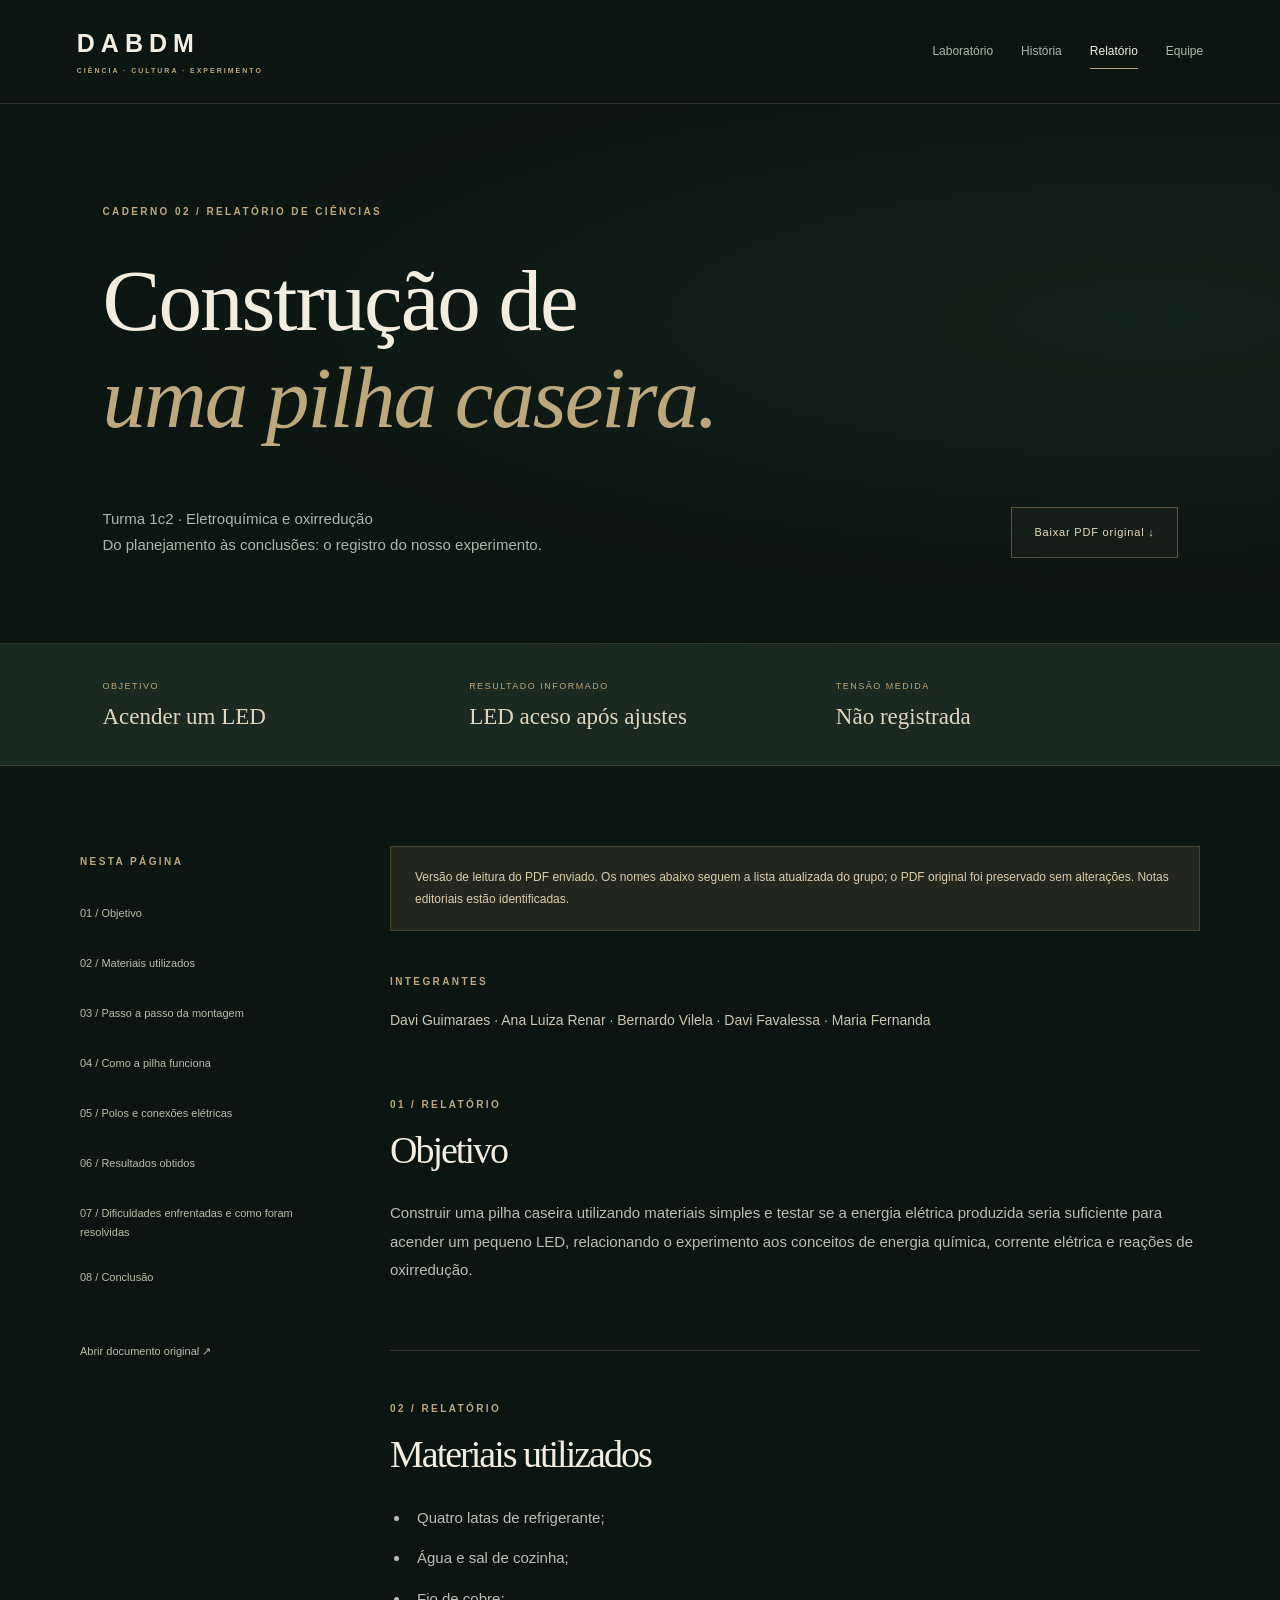
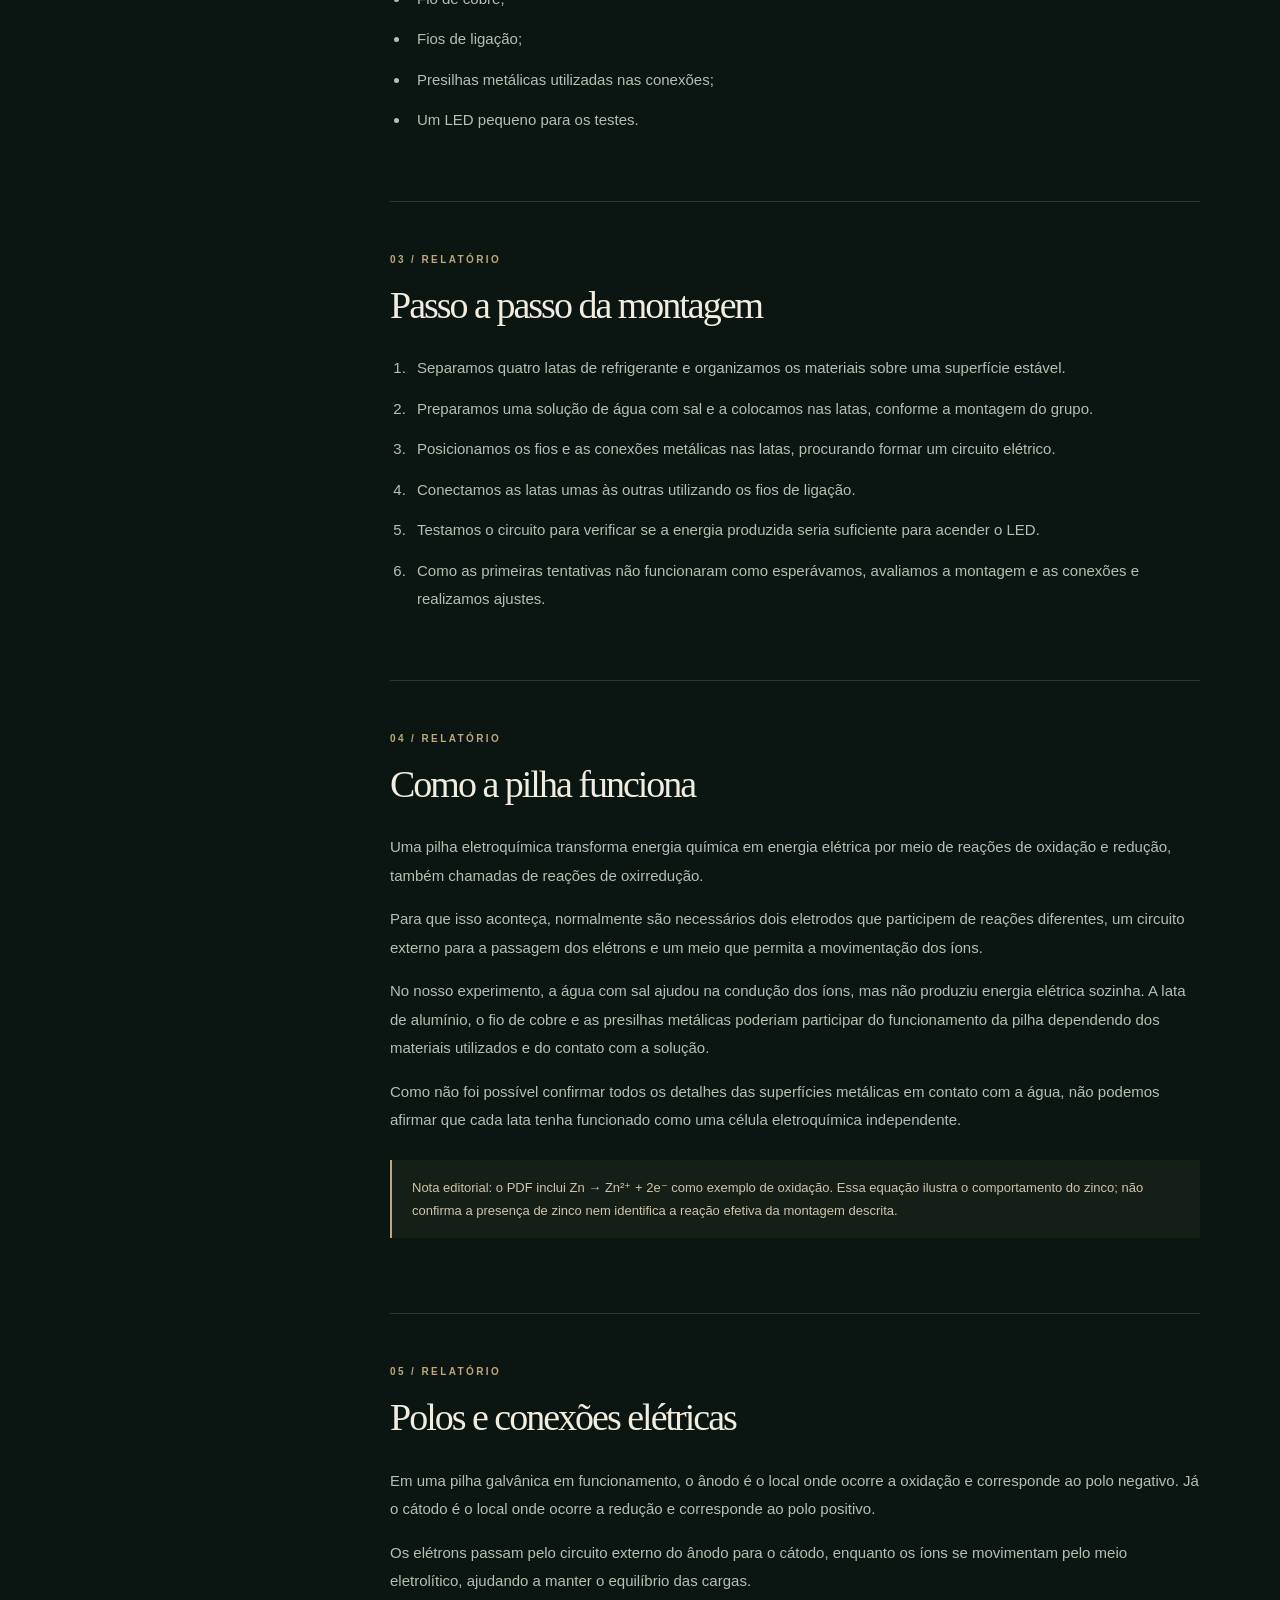
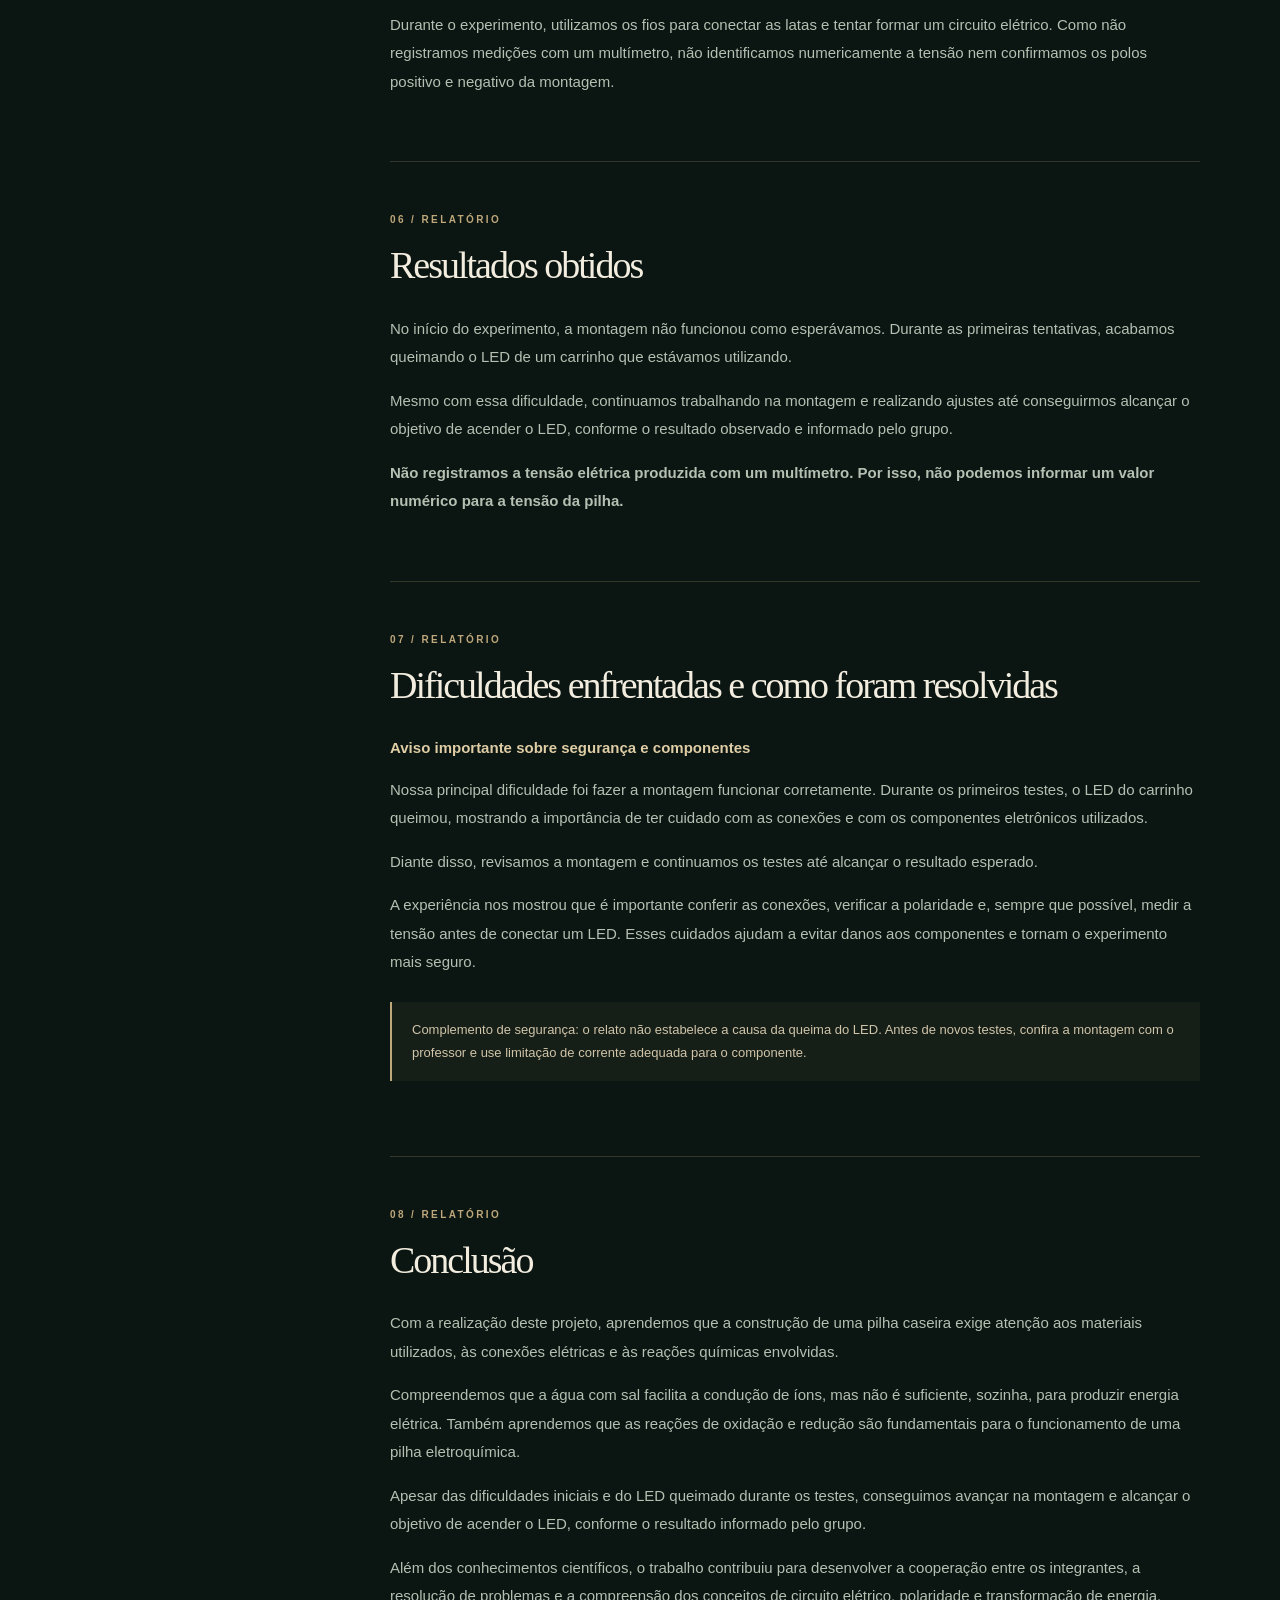
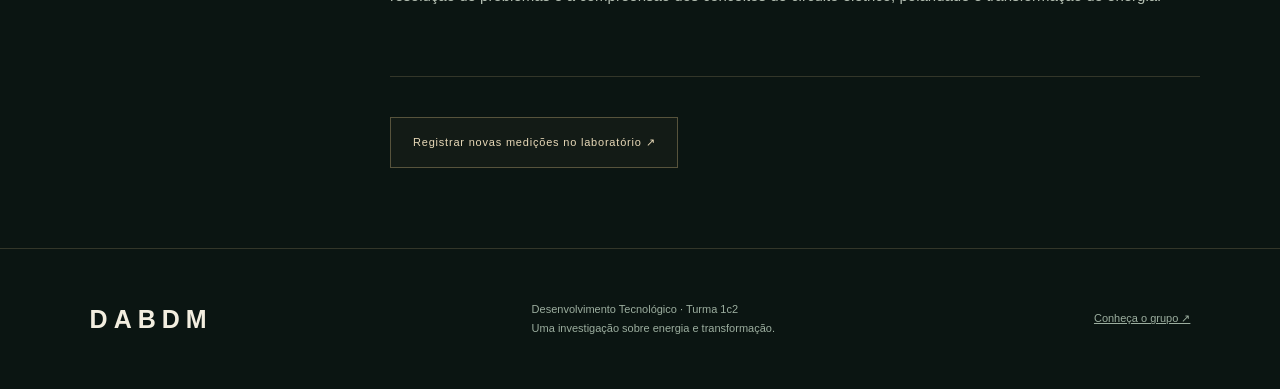
==== relatorio.html @ 5359dae5 "Adiciona site DABDM completo com laboratório, história, relatório e equipe" ====
<!doctype html><html lang="pt-BR"><head><meta charset="UTF-8"><meta name="viewport" content="width=device-width,initial-scale=1,viewport-fit=cover"><meta name="theme-color" content="#101f1b"><title>Relatório do experimento · DABDM</title><link rel="icon" href="[data-uri]"><style>:root{--forest:#101f1b;--forest-deep:#0b1512;--ivory:#f2eddf;--gold:#bea77a;--muted-gold:#9eaa9f;--line:#c4ae7e36;color-scheme:dark}
*{box-sizing:border-box}html{scroll-behavior:smooth;scroll-padding-top:110px}body.editorial{margin:0;background:var(--forest-deep);color:var(--ivory);font:16px/1.75 -apple-system,BlinkMacSystemFont,"Segoe UI",sans-serif}a{color:inherit}button,a,input,select{-webkit-tap-highlight-color:transparent}a:focus-visible,button:focus-visible,input:focus-visible,select:focus-visible{outline:2px solid var(--gold);outline-offset:5px}.skip{position:fixed;left:12px;top:-90px;z-index:200;background:var(--ivory);color:var(--forest);padding:12px}.skip:focus{top:12px}
.editorial-nav{position:relative;z-index:20;display:flex;align-items:center;justify-content:space-between;gap:24px;min-height:104px;padding:16px clamp(22px,6vw,100px);border-bottom:1px solid var(--line);background:#0b1512}.wordmark{text-decoration:none;font-size:25px;letter-spacing:6px;font-weight:600;color:var(--ivory);line-height:1.2}.wordmark span{display:block;font-size:7px;letter-spacing:2px;margin-top:9px;color:var(--gold)}.editorial-nav nav{display:flex;gap:28px;flex-wrap:wrap}.editorial-nav nav a{position:relative;font-size:12px;text-decoration:none;padding:14px 0;color:#adbaae}.editorial-nav nav a:hover,.editorial-nav nav a[aria-current]{color:var(--ivory)}.editorial-nav nav a[aria-current]:after{content:"";height:1px;background:var(--gold);position:absolute;bottom:7px;left:0;right:0}
.editorial-hero{position:relative;padding:100px clamp(22px,8vw,130px) 70px;overflow:hidden;background:radial-gradient(ellipse at 90% 40%,#30493a40,transparent 65%);border-bottom:1px solid var(--line)}.eyeline{font-size:10px;letter-spacing:2.4px;color:var(--gold);font-weight:600;line-height:1.6;text-transform:uppercase}.editorial h1,.editorial h2{font-family:Georgia,"Times New Roman",serif;font-weight:400;letter-spacing:-2px;line-height:1.12}.editorial h1{position:relative;z-index:1;font-size:clamp(42px,6.8vw,96px);margin:32px 0 44px;max-width:1100px}.editorial h1 em,.editorial h2 em{font-weight:400;color:var(--gold)}.hero-bottom{position:relative;z-index:1;display:flex;justify-content:space-between;align-items:center;gap:30px}.hero-bottom p{max-width:480px;color:#aab7ab;font-size:15px}.scroll-cue{font-size:11px;letter-spacing:1px;text-decoration:none;display:flex;gap:26px;align-items:center;min-height:48px}.scroll-cue span{display:grid;place-items:center;border:1px solid var(--line);border-radius:50%;height:50px;width:50px;font-size:22px}.hero-watermark{position:absolute;right:5%;bottom:-80px;font:280px Georgia,serif;color:#b6a37608;pointer-events:none}
.story-layout{max-width:1400px;margin:auto;display:grid;grid-template-columns:.95fr 1.05fr;gap:70px;padding:0 65px;align-items:start}.phone-stage{position:sticky;top:25px;height:min(760px,95svh);display:flex;flex-direction:column;justify-content:center;align-items:center;isolation:isolate}.stage-top{display:flex;justify-content:space-between;width:100%;color:var(--gold);font-size:9px;letter-spacing:1.5px;margin:20px 0}.phone-orbit{position:absolute;width:95%;aspect-ratio:1;border:1px solid #ac95602b;border-radius:50%;top:18%;z-index:-1;box-shadow:0 0 0 35px #ac956006,0 0 0 70px #ac956004}.phone{position:relative;width:258px;height:498px;padding:10px;background:linear-gradient(110deg,#a38e64,#25352e 10%,#08100d 70%,#806f4a);border:1px solid #c1b08b;border-radius:40px;box-shadow:18px 28px 60px #0009,inset 0 0 0 3px #17231d;transform:perspective(1100px) rotateY(var(--turn,-8deg)) rotateZ(var(--tilt,-3deg));will-change:transform}.phone-screen{border:1px solid #8f805b40;border-radius:31px;height:100%;overflow:hidden;background:radial-gradient(ellipse at 60% 30%,#344e3a,#102019 65%);padding:42px 21px 18px;display:flex;flex-direction:column}.phone-speaker{position:absolute;left:50%;transform:translateX(-50%);top:20px;width:72px;height:14px;border-radius:20px;background:#080f0c;z-index:2}.screen-status{display:flex;justify-content:space-between;color:#a0b29f;font-size:7px;letter-spacing:1px;margin-bottom:28px}#phoneEra{font-size:9px;letter-spacing:2px;color:#d2ba83}.phone-visual{height:150px;position:relative;margin:12px 0;display:flex;justify-content:center;align-items:center;flex:none}.energy-core{position:absolute;width:95px;height:95px;background:radial-gradient(circle,#e5cd8c28,transparent 65%);border:1px solid #bea77a44;border-radius:50%;animation:core-breathe 5s ease-in-out infinite}.phone-visual i{position:absolute;width:80px;height:12px;border:1px solid #b89c68;border-radius:50%;background:#866c3d25;transform:translateY(-38px);transition:transform .6s,opacity .6s}.phone-visual i:nth-of-type(2){transform:translateY(-23px)}.phone-visual i:nth-of-type(3){transform:translateY(-8px)}.phone-visual i:nth-of-type(4){transform:translateY(7px)}.phone-visual i:nth-of-type(5){transform:translateY(22px)}.phone-visual i:nth-of-type(6){transform:translateY(37px)}.phone-visual svg{position:absolute;width:100%;opacity:0;transition:opacity .6s}.phone-visual svg path{fill:none;stroke:#d3bc86;stroke-width:1.5;stroke-dasharray:400;stroke-dashoffset:var(--trace,0)}.phone[data-chapter="2"] .phone-visual i,.phone[data-chapter="3"] .phone-visual i,.phone[data-chapter="4"] .phone-visual i,.phone[data-chapter="6"] .phone-visual i{opacity:.12;transform:rotate(90deg) translateY(0)}.phone:not([data-chapter="1"]):not([data-chapter="5"]) .phone-visual svg{opacity:.8}.phone-screen h3{font:24px/1.2 Georgia,serif;margin:6px 0 12px;color:#eddfbd;letter-spacing:0}.phone-screen p{font-size:11px;color:#a7b7a5;line-height:1.6;margin:0}.phone-bottom{margin-top:auto;display:flex;align-items:center;justify-content:space-between;gap:6px;color:#ad9971;font-size:6px;letter-spacing:1px}.phone-bottom b{font:25px Georgia,serif}.stage-note{font-size:10px;color:#91a18f;line-height:1.7;text-align:center;margin:22px 0 16px}.story-progress{width:130px;height:2px;background:#c2a87125;overflow:hidden}.story-progress span{display:block;height:100%;width:0;background:var(--gold)}.story-chapter{position:relative;min-height:95svh;padding:110px 0 90px;border-bottom:1px solid var(--line);scroll-margin-top:25px}.chapter-number{font:80px/1 Georgia,serif;color:#baa47833;margin-bottom:28px}.story-chapter h2{font-size:clamp(34px,3.3vw,52px);margin:22px 0 25px}.story-chapter h3{font-size:13px;letter-spacing:.4px;font-weight:500;color:#d6c49b;margin-bottom:28px}.story-chapter p,.story-chapter dd{font-size:14px;color:#adbaae;line-height:1.9}.story-chapter strong{font-weight:600;color:#e2d6bb}aside:not(.phone-stage):not(.report-index){font-size:13px;line-height:1.8}.story-chapter aside,.report-section aside{border-left:2px solid var(--gold);padding:16px 20px;background:#b19a6210;color:#d0c4a9;margin:25px 0}.topic-list dt{font-family:Georgia,serif;color:#d6c49b;font-size:23px;margin-top:24px}.topic-list dd{margin:7px 0 0}.editorial-button{display:inline-flex;align-items:center;justify-content:center;padding:15px 22px;border:1px solid #bda77766;font-size:11px;letter-spacing:.8px;text-decoration:none;min-height:48px;color:#e8d9b8;background:#bda7770b;transition:background .25s,transform .25s}.editorial-button:hover{background:#bda77720;transform:translateY(-2px)}.source-panel{max-width:1140px;margin:80px auto;padding:50px;border:1px solid var(--line);background:linear-gradient(120deg,#20362955,#14221b55)}.source-panel h2{font-size:42px;margin:20px 0}.source-panel p{color:#aab8aa;font-size:14px;max-width:850px}.source-links{display:flex;gap:15px 35px;flex-wrap:wrap;margin:30px 0}.source-links a{font-size:12px;text-underline-offset:6px}.editorial-footer{display:flex;justify-content:space-between;align-items:center;gap:30px;padding:40px 7vw;border-top:1px solid var(--line)}.editorial-footer p,.editorial-footer>a:last-child{font-size:11px;color:#9cae9f}.report-summary{display:grid;grid-template-columns:repeat(3,1fr);padding:35px 8vw;gap:25px;background:#1a2a21;border-bottom:1px solid var(--line)}.report-summary span{display:block;font-size:9px;color:var(--gold);letter-spacing:1.5px}.report-summary strong{display:block;margin-top:9px;font:23px Georgia,serif;color:#e0d5bb}.report-layout{display:grid;grid-template-columns:240px minmax(0,1fr);gap:70px;max-width:1170px;margin:80px auto;padding:0 25px}.report-index{position:sticky;top:35px;align-self:start}.report-index nav{display:grid;gap:6px;margin:20px 0 30px}.report-index a{display:block;padding:10px 0;font-size:11px;text-decoration:none;line-height:1.7;color:#b9bea9;min-height:44px}.report-index a:hover{color:#e1c990}.editorial-note{padding:20px 24px;font-size:12px;line-height:1.8;background:#c2aa7120;border:1px solid var(--line);color:#dbccab}.report-authors{margin-top:35px}.report-authors p{font-size:14px;color:#cfc5ae}.report-section{padding:50px 0;border-bottom:1px solid var(--line);scroll-margin-top:30px}.report-section h2{font-size:38px;margin:16px 0 28px}.report-section p,.report-section li{font-size:15px;color:#b5c0b3;line-height:1.9}.report-section li{padding-left:7px;margin-bottom:12px}.report-section ul,.report-section ol{padding-left:20px}.report-section h3{font-size:15px;color:#dfcda5}.report-body>.editorial-button{margin-top:40px}.team-seal{border:1px solid var(--gold);border-radius:50%;padding:36px;text-align:center;letter-spacing:4px;font:24px Georgia,serif;color:var(--gold)}.team-seal small{font:8px sans-serif;letter-spacing:2px}.team-list{max-width:1100px;padding:0 25px;margin:70px auto}.team-member{display:flex;align-items:center;gap:30px;border-bottom:1px solid var(--line);padding:38px 0}.member-index{font:13px Georgia,serif;color:var(--gold)}.team-member h2{font-size:clamp(30px,4vw,52px);margin:0;flex:1}.member-mark{width:70px;height:70px;border-radius:50%;border:1px solid var(--line);display:grid;place-items:center;font:24px Georgia,serif;color:var(--gold)}.entered{animation:chapter-enter .8s both}.ambient-paused .energy-core{animation-play-state:paused}@keyframes core-breathe{0%,100%{transform:scale(.94);opacity:.5}50%{transform:scale(1.12);opacity:1}}@keyframes chapter-enter{from{opacity:.45;transform:translateY(20px)}to{opacity:1;transform:translateY(0)}}
/* The original laboratory retains its structure, storage and calculation logic. */
.lab-edition{--bg:#0b1512;--mint:#ccb785;--border:#354535;--ink:#f0eadb;--muted:#a3b09f;background:#0b1512;color:#eee6d3}.lab-edition:before{background:radial-gradient(ellipse at 70% 0%,#2c453333,transparent 60%)}.lab-edition .editorial-nav{padding-left:0;padding-right:0}.lab-edition .hero h1,.lab-edition h2{font-family:Georgia,serif;font-weight:400}.lab-edition .hero h1{letter-spacing:-2px}.lab-edition .hero p,.lab-edition .muted,.lab-edition .smallnote{color:#a8b4a4}.lab-edition .panel{background:linear-gradient(135deg,#18291f,#0e1c15);border-color:#334532}.lab-edition .kicker,.lab-edition .eyebrow,.lab-edition .hero-tags a{color:#c4ae7e}.lab-edition .btn-lime,.lab-edition .btn-add{background:linear-gradient(120deg,#b49b68,#d4c292);border-color:#c5b282;color:#19241a;box-shadow:0 4px 20px #0002}.lab-edition input,.lab-edition select,.lab-edition .measurement-input{background:#0c1811;border-color:#3b4a36;color:#eee7d4}.lab-edition .measurement-input input{background:transparent}.lab-edition label,.lab-edition .calculate-panel label{color:#bac5ad}.lab-edition .calc-result{background:linear-gradient(125deg,#2d3c27,#1d2d1f);border-color:#65704b}.lab-edition .calc-result strong,.lab-edition .compare-last strong,.lab-edition .last-reading strong{color:#d3bd83}.lab-edition .state-chip,.lab-edition .count-pill,.lab-edition .calc-icon{background:#bca77510;border-color:#8c795644;color:#d0be92}.lab-edition .btn-outline{background:#bca77509;border-color:#6b7450;color:#d5c8a8}.lab-edition .experiment-art{filter:sepia(.8) saturate(.5);background:#193222}.lab-edition #graphLine{stroke:#c9b47d}.lab-edition #graphPoint{stroke:#c9b47d;fill:#f0e7cd}.lab-edition #graphDetail{background:#1b2b1f;border-color:#485438;color:#d4c397}.lab-edition #graphCursor{accent-color:#c5ae76}.lab-edition .history-row span,.lab-edition .mini-link{color:#c5b58b}.lab-edition .how{background:linear-gradient(120deg,#233423,#142017);border-color:#435138}.lab-edition .intro{background:#09110d}.lab-edition .intro-brand{color:#ece1c5;text-shadow:0 0 32px #c4a66b22;font-family:Georgia,serif}.lab-edition .intro-track{background:#293323}.lab-edition #introBar{background:#c5ac76;box-shadow:0 0 18px #c5ac7622}.lab-edition .intro-eyebrow,.lab-edition .intro-bottom{color:#bba36f}.lab-edition .intro-grid{background:radial-gradient(ellipse at center,#5b694020,transparent 60%);border-color:#564e32}.lab-edition .particles i{background:#c0a778;box-shadow:0 0 10px #c0a77855}
@media(max-width:1000px){.story-layout{gap:35px;padding:0 30px;grid-template-columns:.85fr 1fr}.phone{width:225px;height:450px}.phone-screen{padding:40px 16px 16px}.phone-visual{height:125px}.phone-screen h3{font-size:21px}.source-panel{margin:50px 25px;padding:35px}.report-layout{gap:35px;grid-template-columns:200px minmax(0,1fr)}}
@media(max-width:700px){html{scroll-padding-top:20px}.editorial-nav{padding:19px 22px;display:block;min-height:0}.editorial-nav nav{gap:24px;margin-top:12px;justify-content:space-between}.editorial-nav nav a{font-size:11px}.wordmark{font-size:23px}.editorial-hero{padding:55px 22px 40px}.editorial h1{font-size:44px;letter-spacing:-1.8px;margin:25px 0 32px}.hero-bottom{align-items:flex-start;flex-direction:column;gap:15px}.hero-bottom p{font-size:14px}.hero-watermark{font-size:180px;bottom:-50px}.story-layout{display:block;padding:0 22px}.phone-stage{height:255px;top:0;background:linear-gradient(#0b1512 94%,transparent);z-index:10;display:grid;grid-template-columns:130px 1fr;grid-template-rows:30px 190px 10px;gap:4px 22px;padding:10px 0}.stage-top{grid-column:1/-1;margin:0;font-size:8px}.phone-orbit{display:none}.phone{grid-column:1;grid-row:2;width:104px;height:188px;border-radius:17px;padding:4px;box-shadow:8px 8px 20px #0007}.phone-screen{border-radius:13px;padding:18px 7px 7px}.phone-speaker{top:8px;width:30px;height:6px}.screen-status{font-size:3px;margin-bottom:8px}#phoneEra{font-size:4px;letter-spacing:.5px}.phone-visual{height:58px;margin:5px 0}.energy-core{width:45px;height:45px}.phone-visual i{width:32px;height:5px;transform:translateY(-17px)}.phone-visual i:nth-of-type(2){transform:translateY(-10px)}.phone-visual i:nth-of-type(3){transform:translateY(-3px)}.phone-visual i:nth-of-type(4){transform:translateY(4px)}.phone-visual i:nth-of-type(5){transform:translateY(11px)}.phone-visual i:nth-of-type(6){transform:translateY(18px)}.phone-screen h3{font-size:10px;margin:2px 0 4px}.phone-screen p{font-size:5px;line-height:1.5}.phone-bottom{font-size:3px;letter-spacing:0}.phone-bottom b{font-size:10px}.stage-note{grid-column:2;grid-row:2;text-align:left;font:20px/1.4 Georgia,serif;color:#c6b88f;margin:0}.story-progress{grid-row:3;grid-column:1/-1;width:100%}.story-chapter{min-height:0;padding:70px 0;scroll-margin-top:265px}.chapter-number{font-size:48px;margin-bottom:20px}.story-chapter h2{font-size:36px;letter-spacing:-1.4px}.story-chapter p,.story-chapter dd{font-size:14px}.source-panel{padding:25px;margin:35px 22px}.source-panel h2{font-size:32px;letter-spacing:-1px}.source-links{flex-direction:column;gap:20px}.editorial-footer{align-items:flex-start;flex-direction:column;padding:30px 22px;gap:12px}.report-summary{grid-template-columns:1fr;padding:28px 22px;gap:22px}.report-layout{display:block;margin:35px 0;padding:0 22px}.report-index{position:static;margin-bottom:35px;padding-bottom:20px;border-bottom:1px solid var(--line)}.report-index nav{grid-template-columns:1fr 1fr;gap:8px 16px}.report-section h2{font-size:32px;letter-spacing:-1px}.report-section{padding:35px 0}.team-list{margin:35px 0;padding:0 22px}.team-member{gap:14px;padding:28px 0}.team-member h2{font-size:30px;letter-spacing:-1px}.member-mark{width:42px;height:42px;flex:none;font-size:16px}.team-seal{display:none}.lab-edition .editorial-nav{padding-top:20px}.lab-edition .editorial-nav nav{gap:18px}}
@media(prefers-reduced-motion:reduce){html{scroll-behavior:auto}*,*:before,*:after{animation:none!important;transition:none!important}.phone{transform:none!important;will-change:auto}.intro{display:none!important}}
@media print{body.editorial{color:#111;background:white}.editorial-nav,.editorial-footer,.report-index,.editorial-button{display:none}.report-layout{display:block;margin:0;padding:0}.editorial-hero{padding:20px 0}.editorial h1{font-size:32px}.report-section{break-inside:avoid}.report-section p,.report-section li,.report-authors p,.hero-bottom p{color:#222}.report-summary{background:white;padding:20px 0}.report-summary strong{color:#111}}
</style></head><body class="editorial"><a class="skip" href="#conteudo">Pular para o conteúdo</a><header class="editorial-nav"><a class="wordmark" href="index.html">DABDM<span>CIÊNCIA · CULTURA · EXPERIMENTO</span></a><nav aria-label="Navegação principal"><a href="index.html">Laboratório</a><a href="historia.html">História</a><a href="relatorio.html" aria-current="page">Relatório</a><a href="equipe.html">Equipe</a></nav></header><main id="conteudo"><section class="editorial-hero report-hero"><div class="eyeline">CADERNO 02 / RELATÓRIO DE CIÊNCIAS</div><h1>Construção de<br><em>uma pilha caseira.</em></h1><div class="hero-bottom"><p>Turma 1c2 · Eletroquímica e oxirredução<br>Do planejamento às conclusões: o registro do nosso experimento.</p><a class="editorial-button" href="documentos/relatorio-pilha-caseira.pdf" download>Baixar PDF original ↓</a></div></section><div class="report-summary"><div><span>OBJETIVO</span><strong>Acender um LED</strong></div><div><span>RESULTADO INFORMADO</span><strong>LED aceso após ajustes</strong></div><div><span>TENSÃO MEDIDA</span><strong>Não registrada</strong></div></div><div class="report-layout"><aside class="report-index"><span class="eyeline">NESTA PÁGINA</span><nav aria-label="Seções do relatório"><a href="#relatorio-1">01 / Objetivo</a><a href="#relatorio-2">02 / Materiais utilizados</a><a href="#relatorio-3">03 / Passo a passo da montagem</a><a href="#relatorio-4">04 / Como a pilha funciona</a><a href="#relatorio-5">05 / Polos e conexões elétricas</a><a href="#relatorio-6">06 / Resultados obtidos</a><a href="#relatorio-7">07 / Dificuldades enfrentadas e como foram resolvidas</a><a href="#relatorio-8">08 / Conclusão</a></nav><a href="documentos/relatorio-pilha-caseira.pdf">Abrir documento original ↗</a></aside><div class="report-body"><div class="editorial-note">Versão de leitura do PDF enviado. Os nomes abaixo seguem a lista atualizada do grupo; o PDF original foi preservado sem alterações. Notas editoriais estão identificadas.</div><div class="report-authors"><span class="eyeline">INTEGRANTES</span><p>Davi Guimaraes · Ana Luiza Renar · Bernardo Vilela · Davi Favalessa · Maria Fernanda</p></div><section class="report-section" id="relatorio-1"><div class="eyeline">01 / RELATÓRIO</div><h2>Objetivo</h2><p>Construir uma pilha caseira utilizando materiais simples e testar se a energia elétrica produzida seria suficiente para acender um pequeno LED, relacionando o experimento aos conceitos de energia química, corrente elétrica e reações de oxirredução.</p></section><section class="report-section" id="relatorio-2"><div class="eyeline">02 / RELATÓRIO</div><h2>Materiais utilizados</h2><ul><li>Quatro latas de refrigerante;</li><li>Água e sal de cozinha;</li><li>Fio de cobre;</li><li>Fios de ligação;</li><li>Presilhas metálicas utilizadas nas conexões;</li><li>Um LED pequeno para os testes.</li></ul></section><section class="report-section" id="relatorio-3"><div class="eyeline">03 / RELATÓRIO</div><h2>Passo a passo da montagem</h2><ol><li>Separamos quatro latas de refrigerante e organizamos os materiais sobre uma superfície estável.</li><li>Preparamos uma solução de água com sal e a colocamos nas latas, conforme a montagem do grupo.</li><li>Posicionamos os fios e as conexões metálicas nas latas, procurando formar um circuito elétrico.</li><li>Conectamos as latas umas às outras utilizando os fios de ligação.</li><li>Testamos o circuito para verificar se a energia produzida seria suficiente para acender o LED.</li><li>Como as primeiras tentativas não funcionaram como esperávamos, avaliamos a montagem e as conexões e realizamos ajustes.</li></ol></section><section class="report-section" id="relatorio-4"><div class="eyeline">04 / RELATÓRIO</div><h2>Como a pilha funciona</h2><p>Uma pilha eletroquímica transforma energia química em energia elétrica por meio de reações de oxidação e redução, também chamadas de reações de oxirredução.</p><p>Para que isso aconteça, normalmente são necessários dois eletrodos que participem de reações diferentes, um circuito externo para a passagem dos elétrons e um meio que permita a movimentação dos íons.</p><p>No nosso experimento, a água com sal ajudou na condução dos íons, mas não produziu energia elétrica sozinha. A lata de alumínio, o fio de cobre e as presilhas metálicas poderiam participar do funcionamento da pilha dependendo dos materiais utilizados e do contato com a solução.</p><p>Como não foi possível confirmar todos os detalhes das superfícies metálicas em contato com a água, não podemos afirmar que cada lata tenha funcionado como uma célula eletroquímica independente.</p><aside>Nota editorial: o PDF inclui Zn → Zn²⁺ + 2e⁻ como exemplo de oxidação. Essa equação ilustra o comportamento do zinco; não confirma a presença de zinco nem identifica a reação efetiva da montagem descrita.</aside></section><section class="report-section" id="relatorio-5"><div class="eyeline">05 / RELATÓRIO</div><h2>Polos e conexões elétricas</h2><p>Em uma pilha galvânica em funcionamento, o ânodo é o local onde ocorre a oxidação e corresponde ao polo negativo. Já o cátodo é o local onde ocorre a redução e corresponde ao polo positivo.</p><p>Os elétrons passam pelo circuito externo do ânodo para o cátodo, enquanto os íons se movimentam pelo meio eletrolítico, ajudando a manter o equilíbrio das cargas.</p><p>Durante o experimento, utilizamos os fios para conectar as latas e tentar formar um circuito elétrico. Como não registramos medições com um multímetro, não identificamos numericamente a tensão nem confirmamos os polos positivo e negativo da montagem.</p></section><section class="report-section" id="relatorio-6"><div class="eyeline">06 / RELATÓRIO</div><h2>Resultados obtidos</h2><p>No início do experimento, a montagem não funcionou como esperávamos. Durante as primeiras tentativas, acabamos queimando o LED de um carrinho que estávamos utilizando.</p><p>Mesmo com essa dificuldade, continuamos trabalhando na montagem e realizando ajustes até conseguirmos alcançar o objetivo de acender o LED, conforme o resultado observado e informado pelo grupo.</p><p><strong>Não registramos a tensão elétrica produzida com um multímetro. Por isso, não podemos informar um valor numérico para a tensão da pilha.</strong></p></section><section class="report-section" id="relatorio-7"><div class="eyeline">07 / RELATÓRIO</div><h2>Dificuldades enfrentadas e como foram resolvidas</h2><h3>Aviso importante sobre segurança e componentes</h3><p>Nossa principal dificuldade foi fazer a montagem funcionar corretamente. Durante os primeiros testes, o LED do carrinho queimou, mostrando a importância de ter cuidado com as conexões e com os componentes eletrônicos utilizados.</p><p>Diante disso, revisamos a montagem e continuamos os testes até alcançar o resultado esperado.</p><p>A experiência nos mostrou que é importante conferir as conexões, verificar a polaridade e, sempre que possível, medir a tensão antes de conectar um LED. Esses cuidados ajudam a evitar danos aos componentes e tornam o experimento mais seguro.</p><aside>Complemento de segurança: o relato não estabelece a causa da queima do LED. Antes de novos testes, confira a montagem com o professor e use limitação de corrente adequada para o componente.</aside></section><section class="report-section" id="relatorio-8"><div class="eyeline">08 / RELATÓRIO</div><h2>Conclusão</h2><p>Com a realização deste projeto, aprendemos que a construção de uma pilha caseira exige atenção aos materiais utilizados, às conexões elétricas e às reações químicas envolvidas.</p><p>Compreendemos que a água com sal facilita a condução de íons, mas não é suficiente, sozinha, para produzir energia elétrica. Também aprendemos que as reações de oxidação e redução são fundamentais para o funcionamento de uma pilha eletroquímica.</p><p>Apesar das dificuldades iniciais e do LED queimado durante os testes, conseguimos avançar na montagem e alcançar o objetivo de acender o LED, conforme o resultado informado pelo grupo.</p><p>Além dos conhecimentos científicos, o trabalho contribuiu para desenvolver a cooperação entre os integrantes, a resolução de problemas e a compreensão dos conceitos de circuito elétrico, polaridade e transformação de energia.</p></section><a class="editorial-button" href="index.html#registrar">Registrar novas medições no laboratório ↗</a></div></div></main><footer class="editorial-footer"><a class="wordmark" href="index.html">DABDM</a><p>Desenvolvimento Tecnológico · Turma 1c2<br>Uma investigação sobre energia e transformação.</p><a href="equipe.html">Conheça o grupo ↗</a></footer><script>(() => {
  'use strict';
  const motion = window.matchMedia('(prefers-reduced-motion: reduce)');
  // Content is visible without JavaScript; observers only add decoration.
  if ('IntersectionObserver' in window) {
    const observer = new IntersectionObserver(entries => {
      entries.forEach(({target,isIntersecting}) => {
        target.classList.toggle('entered', isIntersecting && !motion.matches);
      });
    }, {threshold:0.08});
    document.querySelectorAll('.story-chapter,.report-section,.team-member').forEach(el=>observer.observe(el));
  }
  const chapters = [...document.querySelectorAll('.story-chapter')];
  const phone = document.getElementById('storyPhone');
  if (!phone || !chapters.length) return;
  let pending=false, current=-1;
  function update() {
    pending=false;
    const target=innerWidth<=700?Math.min(innerHeight-40,330):innerHeight*.48;
    let active=0;
    chapters.forEach((chapter,index)=>{if(chapter.getBoundingClientRect().top<=target)active=index;});
    const rect=chapters[active].getBoundingClientRect();
    const progress=Math.min(1,Math.max(0,(target-rect.top)/rect.height));
    if(current!==active){
      current=active;
      const chapter=chapters[active],number=String(active+1).padStart(2,'0');
      document.getElementById('phoneEra').textContent=chapter.dataset.era;
      document.getElementById('phoneHeadline').textContent=chapter.dataset.headline;
      document.getElementById('phoneCaption').textContent=chapter.dataset.caption;
      document.getElementById('phoneChapter').textContent=number;
      document.getElementById('chapterCounter').textContent=number+' / 06';
      phone.dataset.chapter=String(active+1);
      // Mobile mirrors the screen caption at a comfortable reading size.
      document.querySelector('.stage-note').textContent=chapter.dataset.caption+' Ilustração conceitual.';
    }
    phone.style.setProperty('--turn',motion.matches?'0deg':(-8+progress*16)+'deg');
    phone.style.setProperty('--tilt',motion.matches?'0deg':(-2+progress*4)+'deg');
    phone.style.setProperty('--trace',String(motion.matches?0:120*(1-progress)));
    document.getElementById('storyProgress').style.width=((active+progress)/chapters.length*100)+'%';
  }
  function schedule(){if(!pending){pending=true;requestAnimationFrame(update);}}
  addEventListener('scroll',schedule,{passive:true});
  addEventListener('resize',schedule,{passive:true});
  addEventListener('pageshow',schedule);
  motion.addEventListener('change',schedule);
  document.addEventListener('visibilitychange',()=>{
    document.body.classList.toggle('ambient-paused',document.hidden);
    if(!document.hidden)schedule();
  });
  update();
})();
</script></body></html>
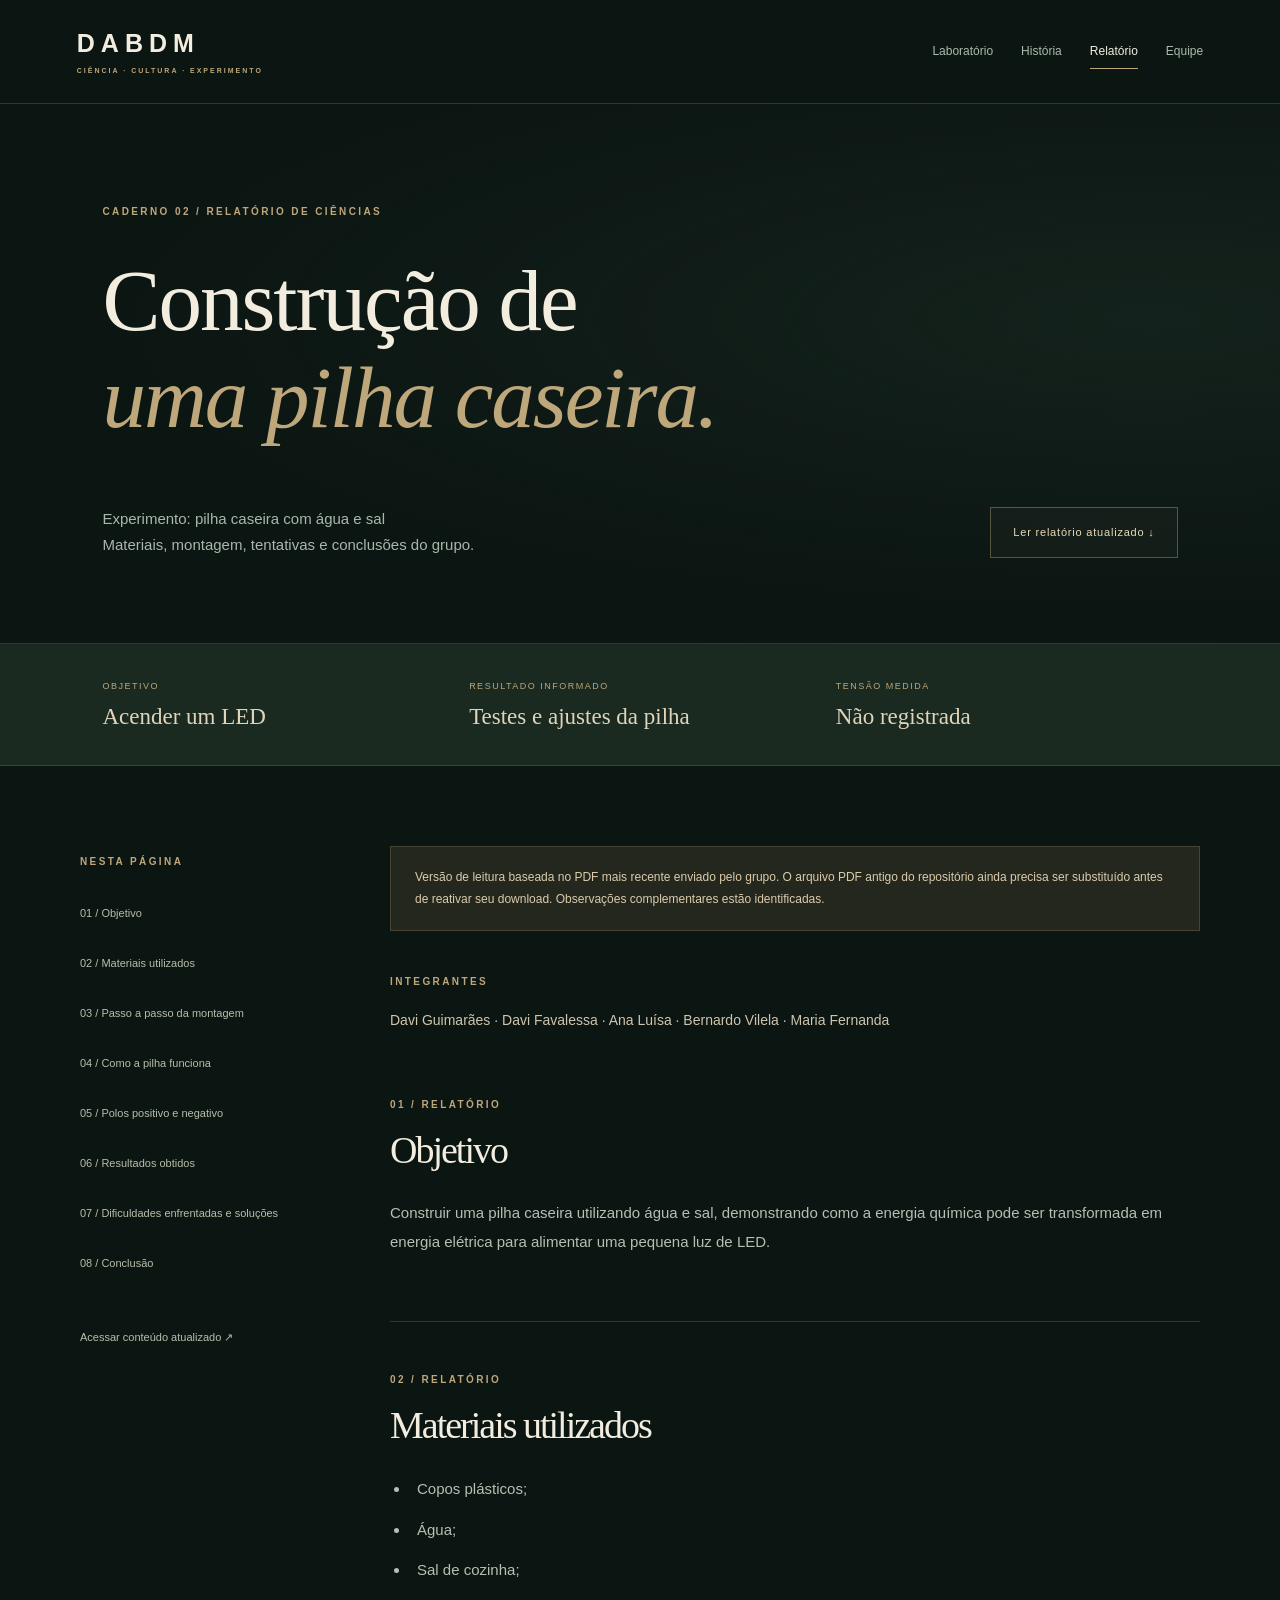
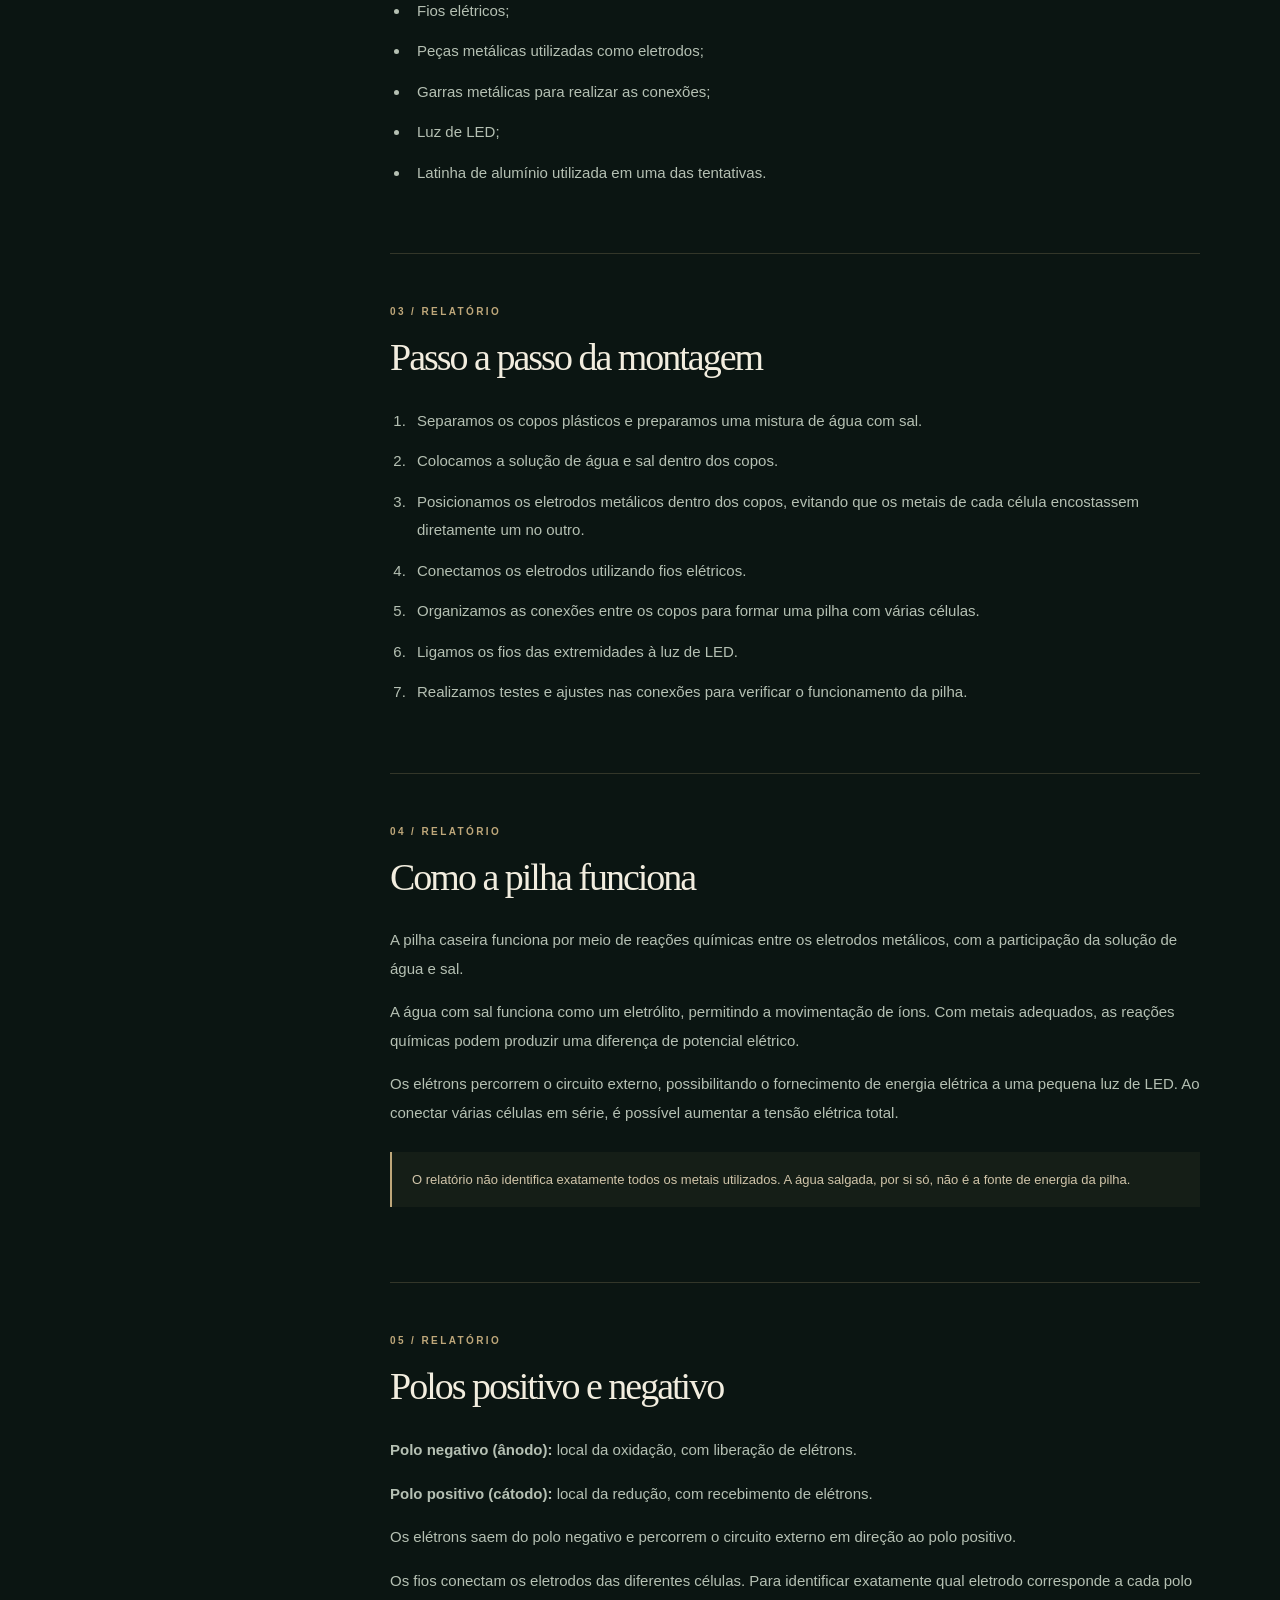
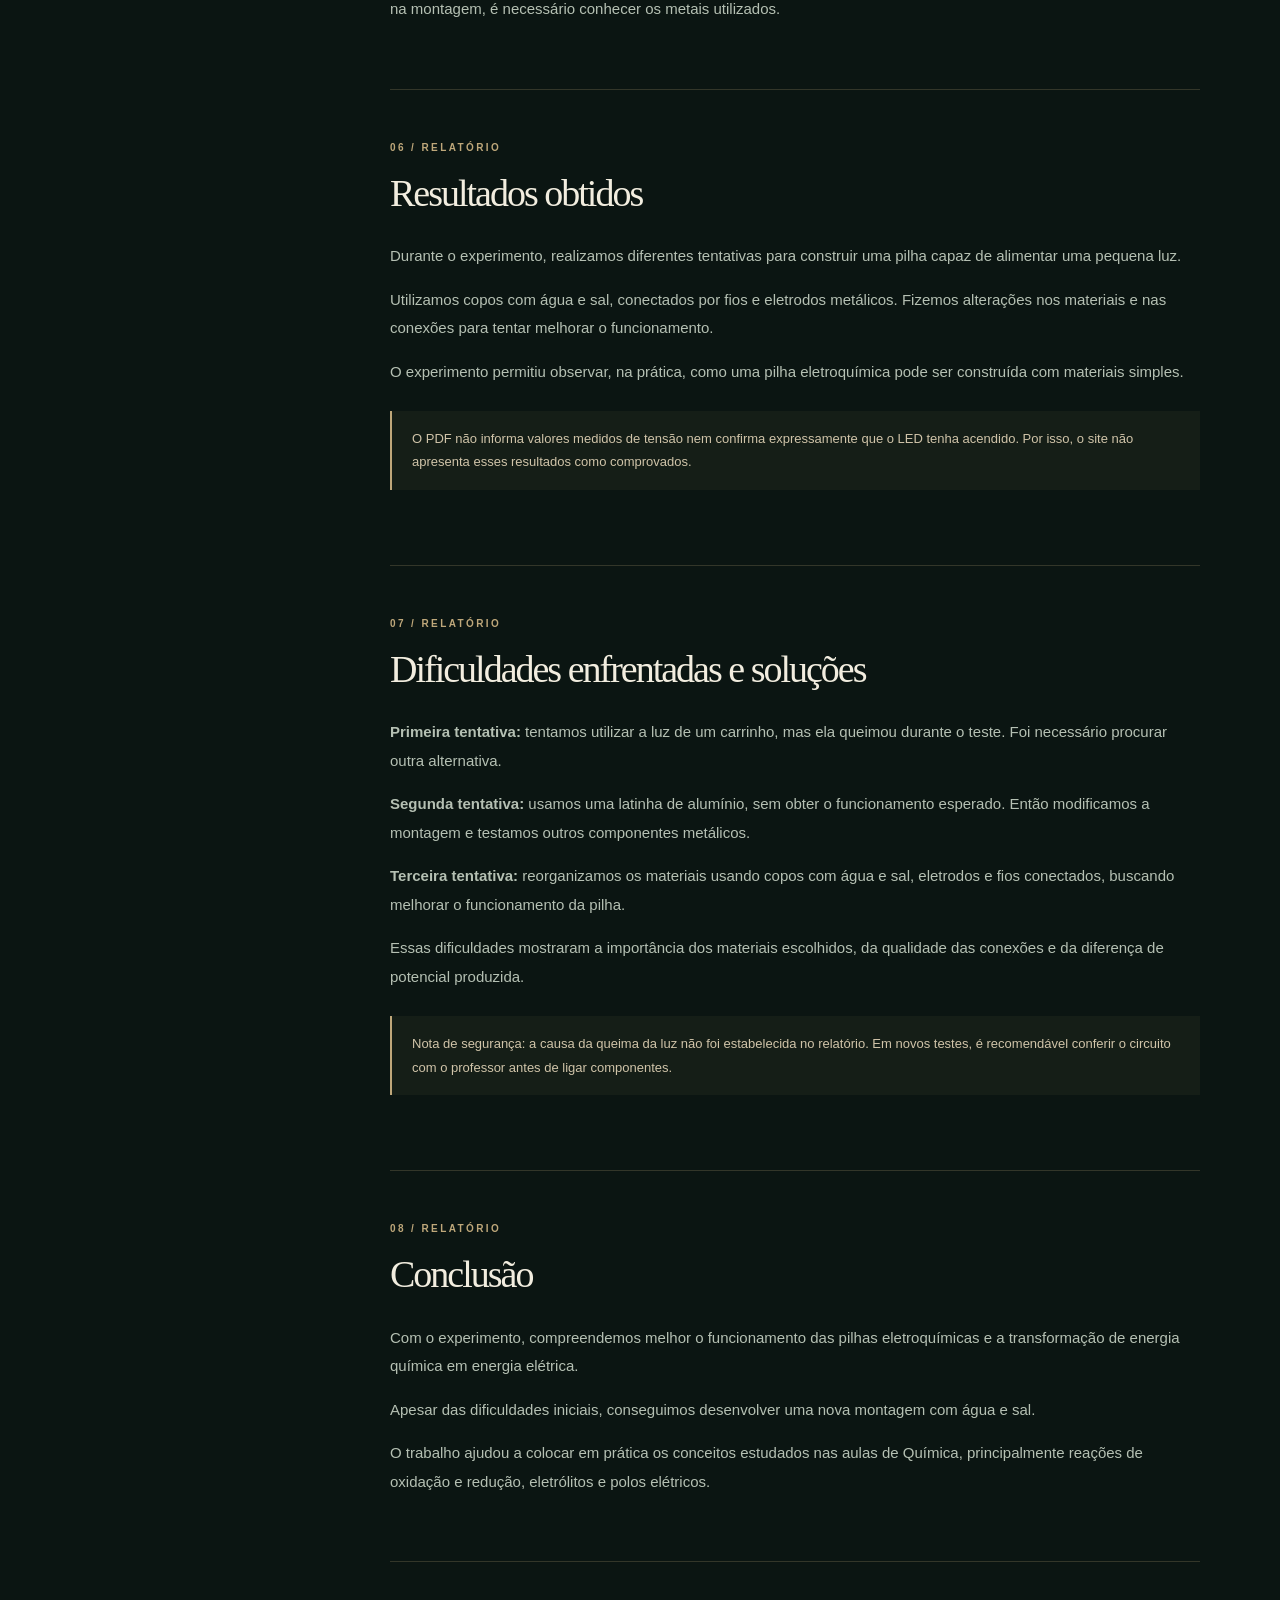
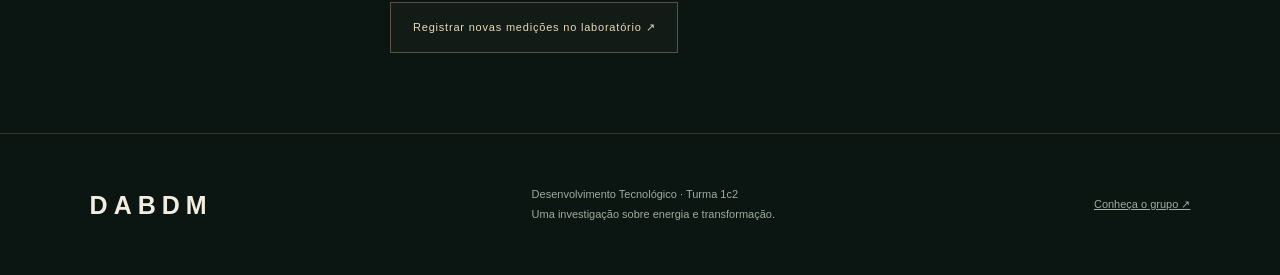
==== commit 685c1249: "Atualiza conteúdo histórico e relatório da pilha conforme cartaz e PDF" ====
--- a/relatorio.html
+++ b/relatorio.html
@@ -9,7 +9,7 @@
 @media(max-width:700px){html{scroll-padding-top:20px}.editorial-nav{padding:19px 22px;display:block;min-height:0}.editorial-nav nav{gap:24px;margin-top:12px;justify-content:space-between}.editorial-nav nav a{font-size:11px}.wordmark{font-size:23px}.editorial-hero{padding:55px 22px 40px}.editorial h1{font-size:44px;letter-spacing:-1.8px;margin:25px 0 32px}.hero-bottom{align-items:flex-start;flex-direction:column;gap:15px}.hero-bottom p{font-size:14px}.hero-watermark{font-size:180px;bottom:-50px}.story-layout{display:block;padding:0 22px}.phone-stage{height:255px;top:0;background:linear-gradient(#0b1512 94%,transparent);z-index:10;display:grid;grid-template-columns:130px 1fr;grid-template-rows:30px 190px 10px;gap:4px 22px;padding:10px 0}.stage-top{grid-column:1/-1;margin:0;font-size:8px}.phone-orbit{display:none}.phone{grid-column:1;grid-row:2;width:104px;height:188px;border-radius:17px;padding:4px;box-shadow:8px 8px 20px #0007}.phone-screen{border-radius:13px;padding:18px 7px 7px}.phone-speaker{top:8px;width:30px;height:6px}.screen-status{font-size:3px;margin-bottom:8px}#phoneEra{font-size:4px;letter-spacing:.5px}.phone-visual{height:58px;margin:5px 0}.energy-core{width:45px;height:45px}.phone-visual i{width:32px;height:5px;transform:translateY(-17px)}.phone-visual i:nth-of-type(2){transform:translateY(-10px)}.phone-visual i:nth-of-type(3){transform:translateY(-3px)}.phone-visual i:nth-of-type(4){transform:translateY(4px)}.phone-visual i:nth-of-type(5){transform:translateY(11px)}.phone-visual i:nth-of-type(6){transform:translateY(18px)}.phone-screen h3{font-size:10px;margin:2px 0 4px}.phone-screen p{font-size:5px;line-height:1.5}.phone-bottom{font-size:3px;letter-spacing:0}.phone-bottom b{font-size:10px}.stage-note{grid-column:2;grid-row:2;text-align:left;font:20px/1.4 Georgia,serif;color:#c6b88f;margin:0}.story-progress{grid-row:3;grid-column:1/-1;width:100%}.story-chapter{min-height:0;padding:70px 0;scroll-margin-top:265px}.chapter-number{font-size:48px;margin-bottom:20px}.story-chapter h2{font-size:36px;letter-spacing:-1.4px}.story-chapter p,.story-chapter dd{font-size:14px}.source-panel{padding:25px;margin:35px 22px}.source-panel h2{font-size:32px;letter-spacing:-1px}.source-links{flex-direction:column;gap:20px}.editorial-footer{align-items:flex-start;flex-direction:column;padding:30px 22px;gap:12px}.report-summary{grid-template-columns:1fr;padding:28px 22px;gap:22px}.report-layout{display:block;margin:35px 0;padding:0 22px}.report-index{position:static;margin-bottom:35px;padding-bottom:20px;border-bottom:1px solid var(--line)}.report-index nav{grid-template-columns:1fr 1fr;gap:8px 16px}.report-section h2{font-size:32px;letter-spacing:-1px}.report-section{padding:35px 0}.team-list{margin:35px 0;padding:0 22px}.team-member{gap:14px;padding:28px 0}.team-member h2{font-size:30px;letter-spacing:-1px}.member-mark{width:42px;height:42px;flex:none;font-size:16px}.team-seal{display:none}.lab-edition .editorial-nav{padding-top:20px}.lab-edition .editorial-nav nav{gap:18px}}
 @media(prefers-reduced-motion:reduce){html{scroll-behavior:auto}*,*:before,*:after{animation:none!important;transition:none!important}.phone{transform:none!important;will-change:auto}.intro{display:none!important}}
 @media print{body.editorial{color:#111;background:white}.editorial-nav,.editorial-footer,.report-index,.editorial-button{display:none}.report-layout{display:block;margin:0;padding:0}.editorial-hero{padding:20px 0}.editorial h1{font-size:32px}.report-section{break-inside:avoid}.report-section p,.report-section li,.report-authors p,.hero-bottom p{color:#222}.report-summary{background:white;padding:20px 0}.report-summary strong{color:#111}}
-</style></head><body class="editorial"><a class="skip" href="#conteudo">Pular para o conteúdo</a><header class="editorial-nav"><a class="wordmark" href="index.html">DABDM<span>CIÊNCIA · CULTURA · EXPERIMENTO</span></a><nav aria-label="Navegação principal"><a href="index.html">Laboratório</a><a href="historia.html">História</a><a href="relatorio.html" aria-current="page">Relatório</a><a href="equipe.html">Equipe</a></nav></header><main id="conteudo"><section class="editorial-hero report-hero"><div class="eyeline">CADERNO 02 / RELATÓRIO DE CIÊNCIAS</div><h1>Construção de<br><em>uma pilha caseira.</em></h1><div class="hero-bottom"><p>Turma 1c2 · Eletroquímica e oxirredução<br>Do planejamento às conclusões: o registro do nosso experimento.</p><a class="editorial-button" href="documentos/relatorio-pilha-caseira.pdf" download>Baixar PDF original ↓</a></div></section><div class="report-summary"><div><span>OBJETIVO</span><strong>Acender um LED</strong></div><div><span>RESULTADO INFORMADO</span><strong>LED aceso após ajustes</strong></div><div><span>TENSÃO MEDIDA</span><strong>Não registrada</strong></div></div><div class="report-layout"><aside class="report-index"><span class="eyeline">NESTA PÁGINA</span><nav aria-label="Seções do relatório"><a href="#relatorio-1">01 / Objetivo</a><a href="#relatorio-2">02 / Materiais utilizados</a><a href="#relatorio-3">03 / Passo a passo da montagem</a><a href="#relatorio-4">04 / Como a pilha funciona</a><a href="#relatorio-5">05 / Polos e conexões elétricas</a><a href="#relatorio-6">06 / Resultados obtidos</a><a href="#relatorio-7">07 / Dificuldades enfrentadas e como foram resolvidas</a><a href="#relatorio-8">08 / Conclusão</a></nav><a href="documentos/relatorio-pilha-caseira.pdf">Abrir documento original ↗</a></aside><div class="report-body"><div class="editorial-note">Versão de leitura do PDF enviado. Os nomes abaixo seguem a lista atualizada do grupo; o PDF original foi preservado sem alterações. Notas editoriais estão identificadas.</div><div class="report-authors"><span class="eyeline">INTEGRANTES</span><p>Davi Guimaraes · Ana Luiza Renar · Bernardo Vilela · Davi Favalessa · Maria Fernanda</p></div><section class="report-section" id="relatorio-1"><div class="eyeline">01 / RELATÓRIO</div><h2>Objetivo</h2><p>Construir uma pilha caseira utilizando materiais simples e testar se a energia elétrica produzida seria suficiente para acender um pequeno LED, relacionando o experimento aos conceitos de energia química, corrente elétrica e reações de oxirredução.</p></section><section class="report-section" id="relatorio-2"><div class="eyeline">02 / RELATÓRIO</div><h2>Materiais utilizados</h2><ul><li>Quatro latas de refrigerante;</li><li>Água e sal de cozinha;</li><li>Fio de cobre;</li><li>Fios de ligação;</li><li>Presilhas metálicas utilizadas nas conexões;</li><li>Um LED pequeno para os testes.</li></ul></section><section class="report-section" id="relatorio-3"><div class="eyeline">03 / RELATÓRIO</div><h2>Passo a passo da montagem</h2><ol><li>Separamos quatro latas de refrigerante e organizamos os materiais sobre uma superfície estável.</li><li>Preparamos uma solução de água com sal e a colocamos nas latas, conforme a montagem do grupo.</li><li>Posicionamos os fios e as conexões metálicas nas latas, procurando formar um circuito elétrico.</li><li>Conectamos as latas umas às outras utilizando os fios de ligação.</li><li>Testamos o circuito para verificar se a energia produzida seria suficiente para acender o LED.</li><li>Como as primeiras tentativas não funcionaram como esperávamos, avaliamos a montagem e as conexões e realizamos ajustes.</li></ol></section><section class="report-section" id="relatorio-4"><div class="eyeline">04 / RELATÓRIO</div><h2>Como a pilha funciona</h2><p>Uma pilha eletroquímica transforma energia química em energia elétrica por meio de reações de oxidação e redução, também chamadas de reações de oxirredução.</p><p>Para que isso aconteça, normalmente são necessários dois eletrodos que participem de reações diferentes, um circuito externo para a passagem dos elétrons e um meio que permita a movimentação dos íons.</p><p>No nosso experimento, a água com sal ajudou na condução dos íons, mas não produziu energia elétrica sozinha. A lata de alumínio, o fio de cobre e as presilhas metálicas poderiam participar do funcionamento da pilha dependendo dos materiais utilizados e do contato com a solução.</p><p>Como não foi possível confirmar todos os detalhes das superfícies metálicas em contato com a água, não podemos afirmar que cada lata tenha funcionado como uma célula eletroquímica independente.</p><aside>Nota editorial: o PDF inclui Zn → Zn²⁺ + 2e⁻ como exemplo de oxidação. Essa equação ilustra o comportamento do zinco; não confirma a presença de zinco nem identifica a reação efetiva da montagem descrita.</aside></section><section class="report-section" id="relatorio-5"><div class="eyeline">05 / RELATÓRIO</div><h2>Polos e conexões elétricas</h2><p>Em uma pilha galvânica em funcionamento, o ânodo é o local onde ocorre a oxidação e corresponde ao polo negativo. Já o cátodo é o local onde ocorre a redução e corresponde ao polo positivo.</p><p>Os elétrons passam pelo circuito externo do ânodo para o cátodo, enquanto os íons se movimentam pelo meio eletrolítico, ajudando a manter o equilíbrio das cargas.</p><p>Durante o experimento, utilizamos os fios para conectar as latas e tentar formar um circuito elétrico. Como não registramos medições com um multímetro, não identificamos numericamente a tensão nem confirmamos os polos positivo e negativo da montagem.</p></section><section class="report-section" id="relatorio-6"><div class="eyeline">06 / RELATÓRIO</div><h2>Resultados obtidos</h2><p>No início do experimento, a montagem não funcionou como esperávamos. Durante as primeiras tentativas, acabamos queimando o LED de um carrinho que estávamos utilizando.</p><p>Mesmo com essa dificuldade, continuamos trabalhando na montagem e realizando ajustes até conseguirmos alcançar o objetivo de acender o LED, conforme o resultado observado e informado pelo grupo.</p><p><strong>Não registramos a tensão elétrica produzida com um multímetro. Por isso, não podemos informar um valor numérico para a tensão da pilha.</strong></p></section><section class="report-section" id="relatorio-7"><div class="eyeline">07 / RELATÓRIO</div><h2>Dificuldades enfrentadas e como foram resolvidas</h2><h3>Aviso importante sobre segurança e componentes</h3><p>Nossa principal dificuldade foi fazer a montagem funcionar corretamente. Durante os primeiros testes, o LED do carrinho queimou, mostrando a importância de ter cuidado com as conexões e com os componentes eletrônicos utilizados.</p><p>Diante disso, revisamos a montagem e continuamos os testes até alcançar o resultado esperado.</p><p>A experiência nos mostrou que é importante conferir as conexões, verificar a polaridade e, sempre que possível, medir a tensão antes de conectar um LED. Esses cuidados ajudam a evitar danos aos componentes e tornam o experimento mais seguro.</p><aside>Complemento de segurança: o relato não estabelece a causa da queima do LED. Antes de novos testes, confira a montagem com o professor e use limitação de corrente adequada para o componente.</aside></section><section class="report-section" id="relatorio-8"><div class="eyeline">08 / RELATÓRIO</div><h2>Conclusão</h2><p>Com a realização deste projeto, aprendemos que a construção de uma pilha caseira exige atenção aos materiais utilizados, às conexões elétricas e às reações químicas envolvidas.</p><p>Compreendemos que a água com sal facilita a condução de íons, mas não é suficiente, sozinha, para produzir energia elétrica. Também aprendemos que as reações de oxidação e redução são fundamentais para o funcionamento de uma pilha eletroquímica.</p><p>Apesar das dificuldades iniciais e do LED queimado durante os testes, conseguimos avançar na montagem e alcançar o objetivo de acender o LED, conforme o resultado informado pelo grupo.</p><p>Além dos conhecimentos científicos, o trabalho contribuiu para desenvolver a cooperação entre os integrantes, a resolução de problemas e a compreensão dos conceitos de circuito elétrico, polaridade e transformação de energia.</p></section><a class="editorial-button" href="index.html#registrar">Registrar novas medições no laboratório ↗</a></div></div></main><footer class="editorial-footer"><a class="wordmark" href="index.html">DABDM</a><p>Desenvolvimento Tecnológico · Turma 1c2<br>Uma investigação sobre energia e transformação.</p><a href="equipe.html">Conheça o grupo ↗</a></footer><script>(() => {
+</style></head><body class="editorial"><a class="skip" href="#conteudo">Pular para o conteúdo</a><header class="editorial-nav"><a class="wordmark" href="index.html">DABDM<span>CIÊNCIA · CULTURA · EXPERIMENTO</span></a><nav aria-label="Navegação principal"><a href="index.html">Laboratório</a><a href="historia.html">História</a><a href="relatorio.html" aria-current="page">Relatório</a><a href="equipe.html">Equipe</a></nav></header><main id="conteudo"><section class="editorial-hero report-hero"><div class="eyeline">CADERNO 02 / RELATÓRIO DE CIÊNCIAS</div><h1>Construção de<br><em>uma pilha caseira.</em></h1><div class="hero-bottom"><p>Experimento: pilha caseira com água e sal<br>Materiais, montagem, tentativas e conclusões do grupo.</p><a class="editorial-button" href="#relatorio-1">Ler relatório atualizado ↓</a></div></section><div class="report-summary"><div><span>OBJETIVO</span><strong>Acender um LED</strong></div><div><span>RESULTADO INFORMADO</span><strong>Testes e ajustes da pilha</strong></div><div><span>TENSÃO MEDIDA</span><strong>Não registrada</strong></div></div><div class="report-layout"><aside class="report-index"><span class="eyeline">NESTA PÁGINA</span><nav aria-label="Seções do relatório"><a href="#relatorio-1">01 / Objetivo</a><a href="#relatorio-2">02 / Materiais utilizados</a><a href="#relatorio-3">03 / Passo a passo da montagem</a><a href="#relatorio-4">04 / Como a pilha funciona</a><a href="#relatorio-5">05 / Polos positivo e negativo</a><a href="#relatorio-6">06 / Resultados obtidos</a><a href="#relatorio-7">07 / Dificuldades enfrentadas e soluções</a><a href="#relatorio-8">08 / Conclusão</a></nav><a href="#relatorio-1">Acessar conteúdo atualizado ↗</a></aside><div class="report-body"><div class="editorial-note">Versão de leitura baseada no PDF mais recente enviado pelo grupo. O arquivo PDF antigo do repositório ainda precisa ser substituído antes de reativar seu download. Observações complementares estão identificadas.</div><div class="report-authors"><span class="eyeline">INTEGRANTES</span><p>Davi Guimarães · Davi Favalessa · Ana Luísa · Bernardo Vilela · Maria Fernanda</p></div><section class="report-section" id="relatorio-1"><div class="eyeline">01 / RELATÓRIO</div><h2>Objetivo</h2><p>Construir uma pilha caseira utilizando água e sal, demonstrando como a energia química pode ser transformada em energia elétrica para alimentar uma pequena luz de LED.</p></section><section class="report-section" id="relatorio-2"><div class="eyeline">02 / RELATÓRIO</div><h2>Materiais utilizados</h2><ul><li>Copos plásticos;</li><li>Água;</li><li>Sal de cozinha;</li><li>Fios elétricos;</li><li>Peças metálicas utilizadas como eletrodos;</li><li>Garras metálicas para realizar as conexões;</li><li>Luz de LED;</li><li>Latinha de alumínio utilizada em uma das tentativas.</li></ul></section><section class="report-section" id="relatorio-3"><div class="eyeline">03 / RELATÓRIO</div><h2>Passo a passo da montagem</h2><ol><li>Separamos os copos plásticos e preparamos uma mistura de água com sal.</li><li>Colocamos a solução de água e sal dentro dos copos.</li><li>Posicionamos os eletrodos metálicos dentro dos copos, evitando que os metais de cada célula encostassem diretamente um no outro.</li><li>Conectamos os eletrodos utilizando fios elétricos.</li><li>Organizamos as conexões entre os copos para formar uma pilha com várias células.</li><li>Ligamos os fios das extremidades à luz de LED.</li><li>Realizamos testes e ajustes nas conexões para verificar o funcionamento da pilha.</li></ol></section><section class="report-section" id="relatorio-4"><div class="eyeline">04 / RELATÓRIO</div><h2>Como a pilha funciona</h2><p>A pilha caseira funciona por meio de reações químicas entre os eletrodos metálicos, com a participação da solução de água e sal.</p><p>A água com sal funciona como um eletrólito, permitindo a movimentação de íons. Com metais adequados, as reações químicas podem produzir uma diferença de potencial elétrico.</p><p>Os elétrons percorrem o circuito externo, possibilitando o fornecimento de energia elétrica a uma pequena luz de LED. Ao conectar várias células em série, é possível aumentar a tensão elétrica total.</p><aside>O relatório não identifica exatamente todos os metais utilizados. A água salgada, por si só, não é a fonte de energia da pilha.</aside></section><section class="report-section" id="relatorio-5"><div class="eyeline">05 / RELATÓRIO</div><h2>Polos positivo e negativo</h2><p><strong>Polo negativo (ânodo):</strong> local da oxidação, com liberação de elétrons.</p><p><strong>Polo positivo (cátodo):</strong> local da redução, com recebimento de elétrons.</p><p>Os elétrons saem do polo negativo e percorrem o circuito externo em direção ao polo positivo.</p><p>Os fios conectam os eletrodos das diferentes células. Para identificar exatamente qual eletrodo corresponde a cada polo na montagem, é necessário conhecer os metais utilizados.</p></section><section class="report-section" id="relatorio-6"><div class="eyeline">06 / RELATÓRIO</div><h2>Resultados obtidos</h2><p>Durante o experimento, realizamos diferentes tentativas para construir uma pilha capaz de alimentar uma pequena luz.</p><p>Utilizamos copos com água e sal, conectados por fios e eletrodos metálicos. Fizemos alterações nos materiais e nas conexões para tentar melhorar o funcionamento.</p><p>O experimento permitiu observar, na prática, como uma pilha eletroquímica pode ser construída com materiais simples.</p><aside>O PDF não informa valores medidos de tensão nem confirma expressamente que o LED tenha acendido. Por isso, o site não apresenta esses resultados como comprovados.</aside></section><section class="report-section" id="relatorio-7"><div class="eyeline">07 / RELATÓRIO</div><h2>Dificuldades enfrentadas e soluções</h2><p><strong>Primeira tentativa:</strong> tentamos utilizar a luz de um carrinho, mas ela queimou durante o teste. Foi necessário procurar outra alternativa.</p><p><strong>Segunda tentativa:</strong> usamos uma latinha de alumínio, sem obter o funcionamento esperado. Então modificamos a montagem e testamos outros componentes metálicos.</p><p><strong>Terceira tentativa:</strong> reorganizamos os materiais usando copos com água e sal, eletrodos e fios conectados, buscando melhorar o funcionamento da pilha.</p><p>Essas dificuldades mostraram a importância dos materiais escolhidos, da qualidade das conexões e da diferença de potencial produzida.</p><aside>Nota de segurança: a causa da queima da luz não foi estabelecida no relatório. Em novos testes, é recomendável conferir o circuito com o professor antes de ligar componentes.</aside></section><section class="report-section" id="relatorio-8"><div class="eyeline">08 / RELATÓRIO</div><h2>Conclusão</h2><p>Com o experimento, compreendemos melhor o funcionamento das pilhas eletroquímicas e a transformação de energia química em energia elétrica.</p><p>Apesar das dificuldades iniciais, conseguimos desenvolver uma nova montagem com água e sal.</p><p>O trabalho ajudou a colocar em prática os conceitos estudados nas aulas de Química, principalmente reações de oxidação e redução, eletrólitos e polos elétricos.</p></section><a class="editorial-button" href="index.html#registrar">Registrar novas medições no laboratório ↗</a></div></div></main><footer class="editorial-footer"><a class="wordmark" href="index.html">DABDM</a><p>Desenvolvimento Tecnológico · Turma 1c2<br>Uma investigação sobre energia e transformação.</p><a href="equipe.html">Conheça o grupo ↗</a></footer><script>(() => {
   'use strict';
   const motion = window.matchMedia('(prefers-reduced-motion: reduce)');
   // Content is visible without JavaScript; observers only add decoration.
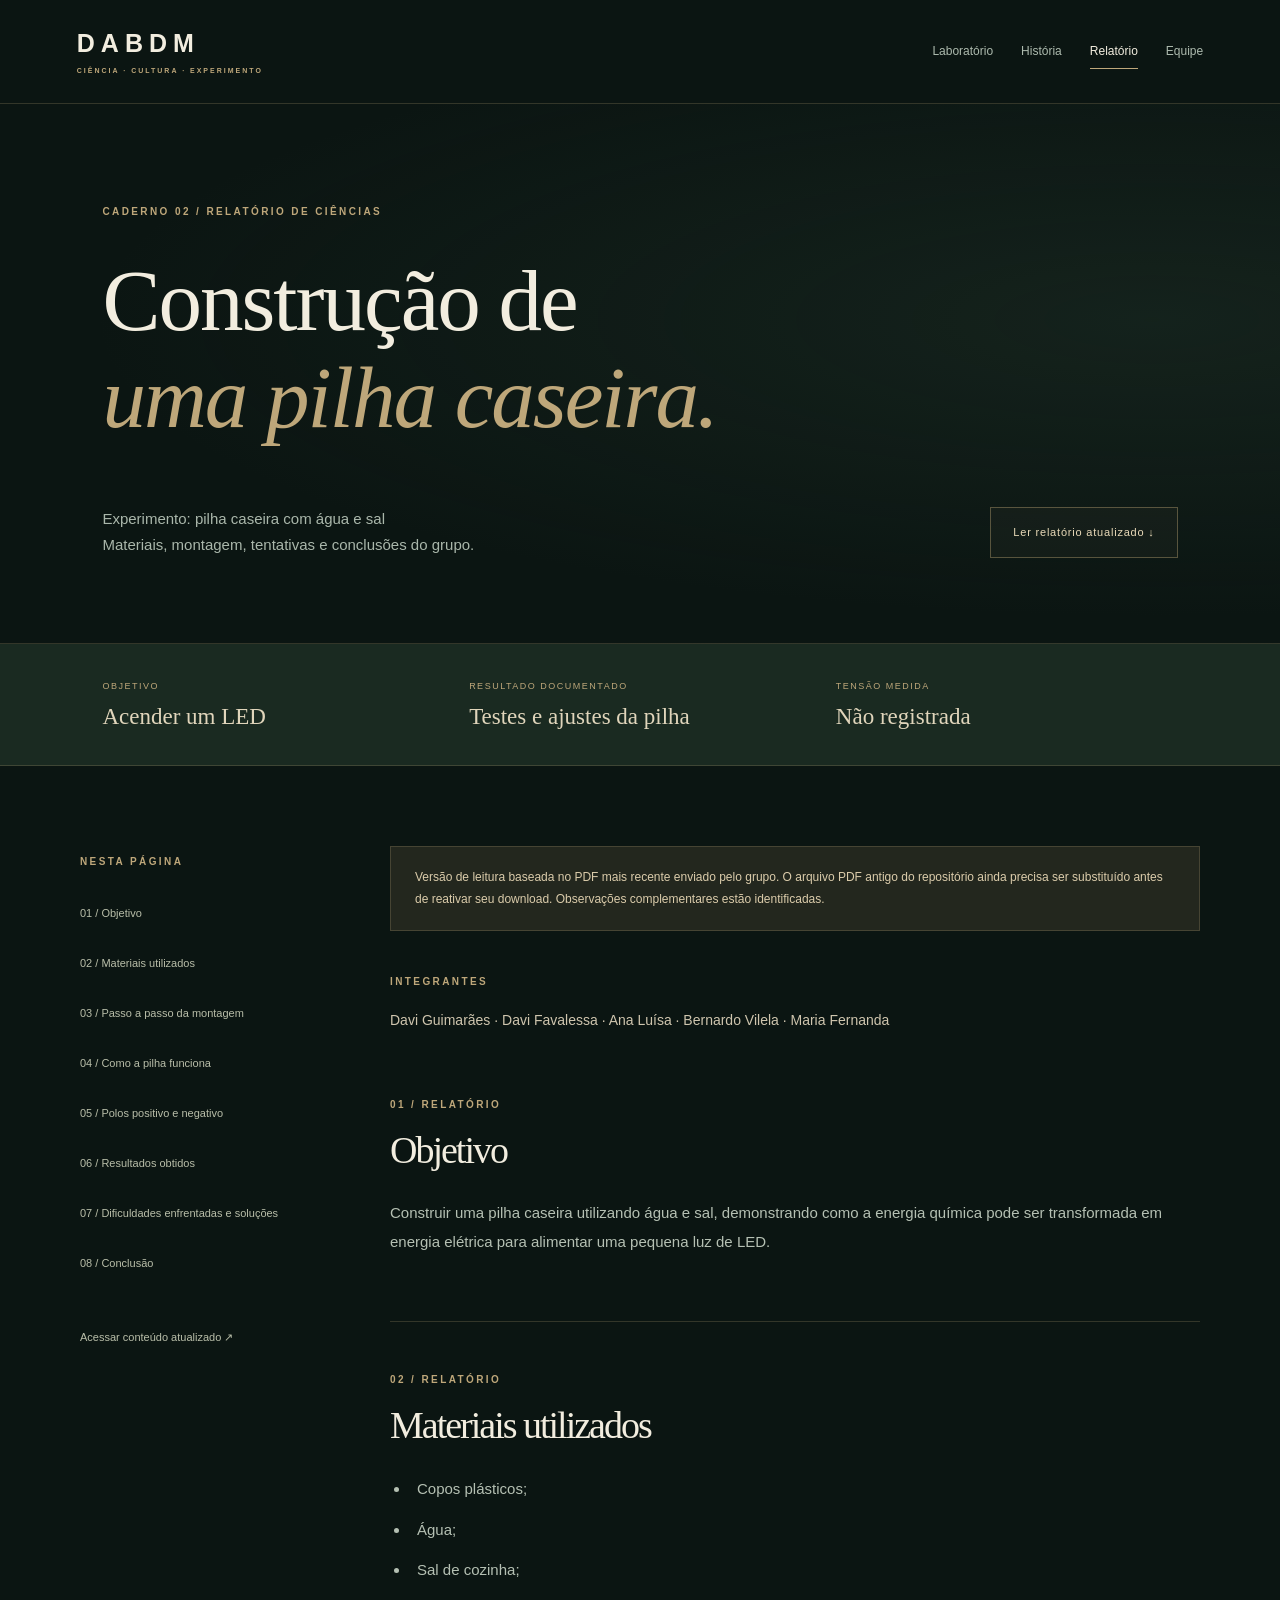
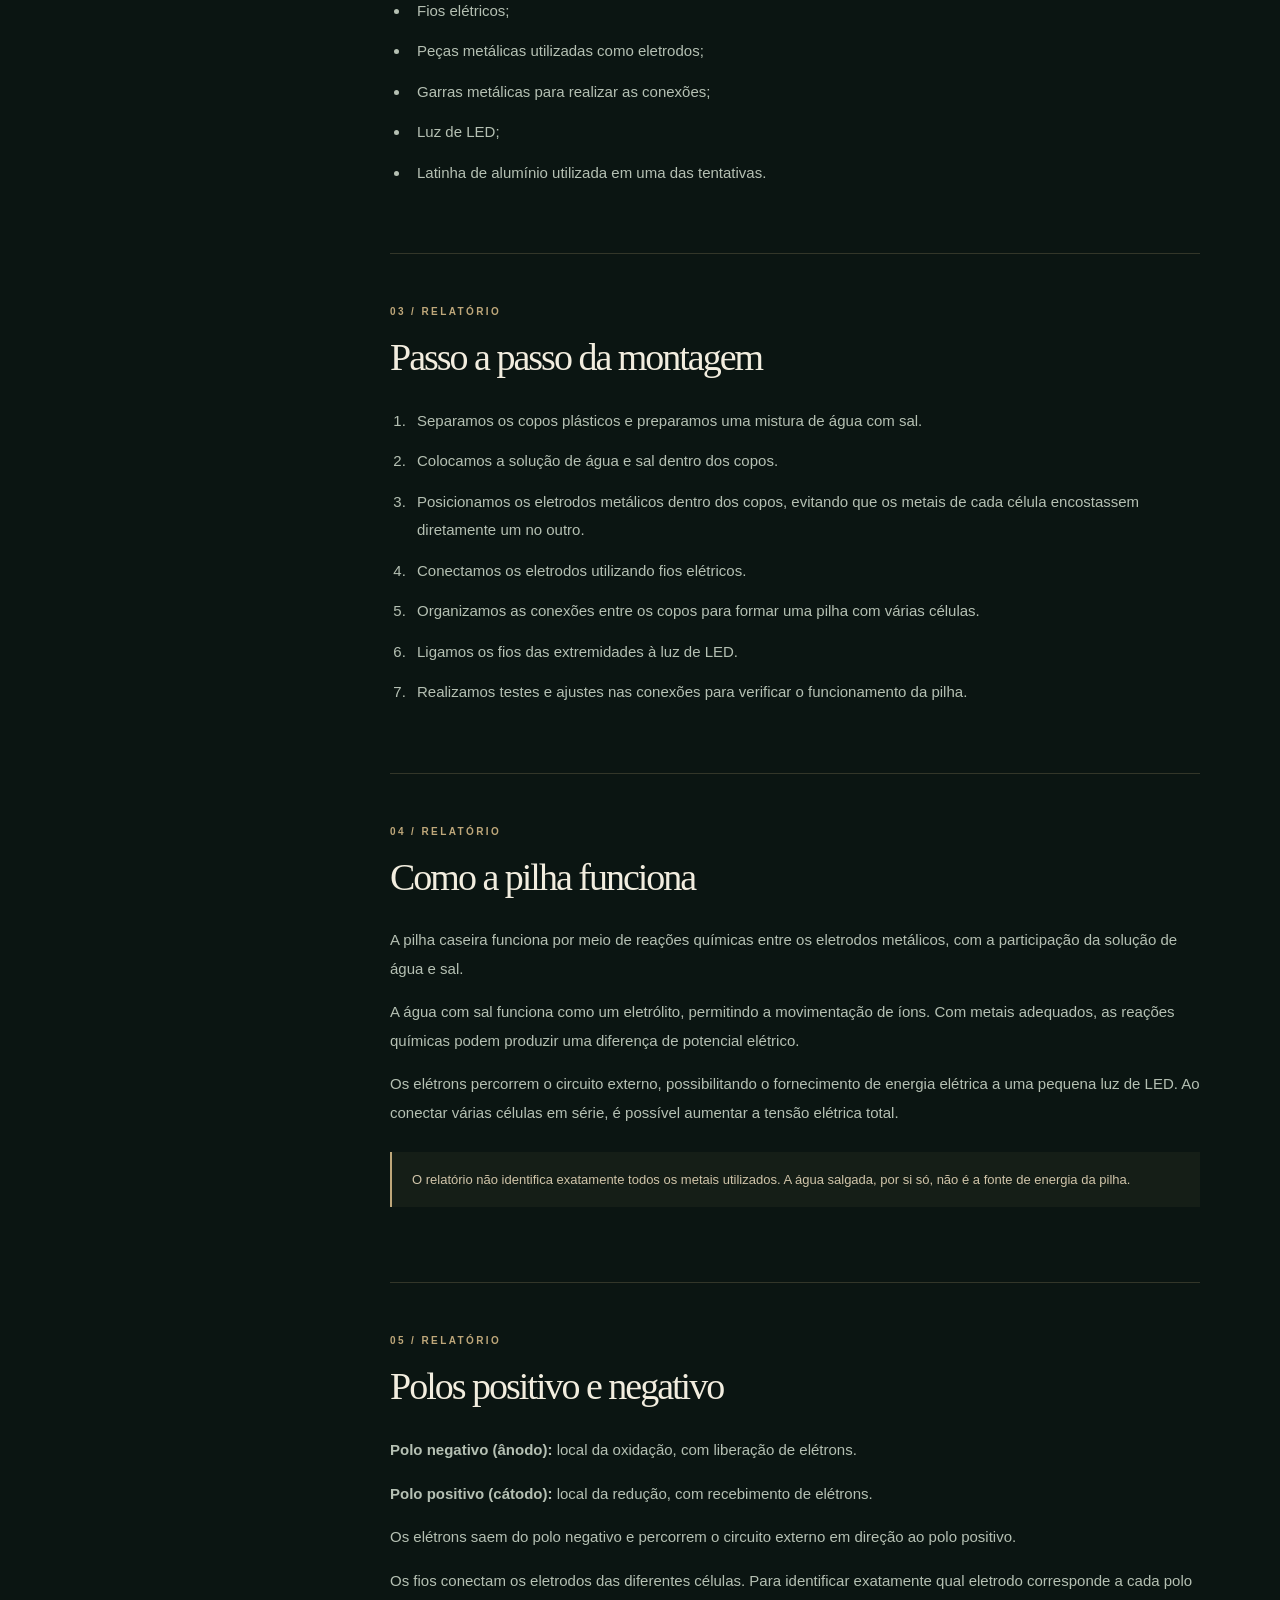
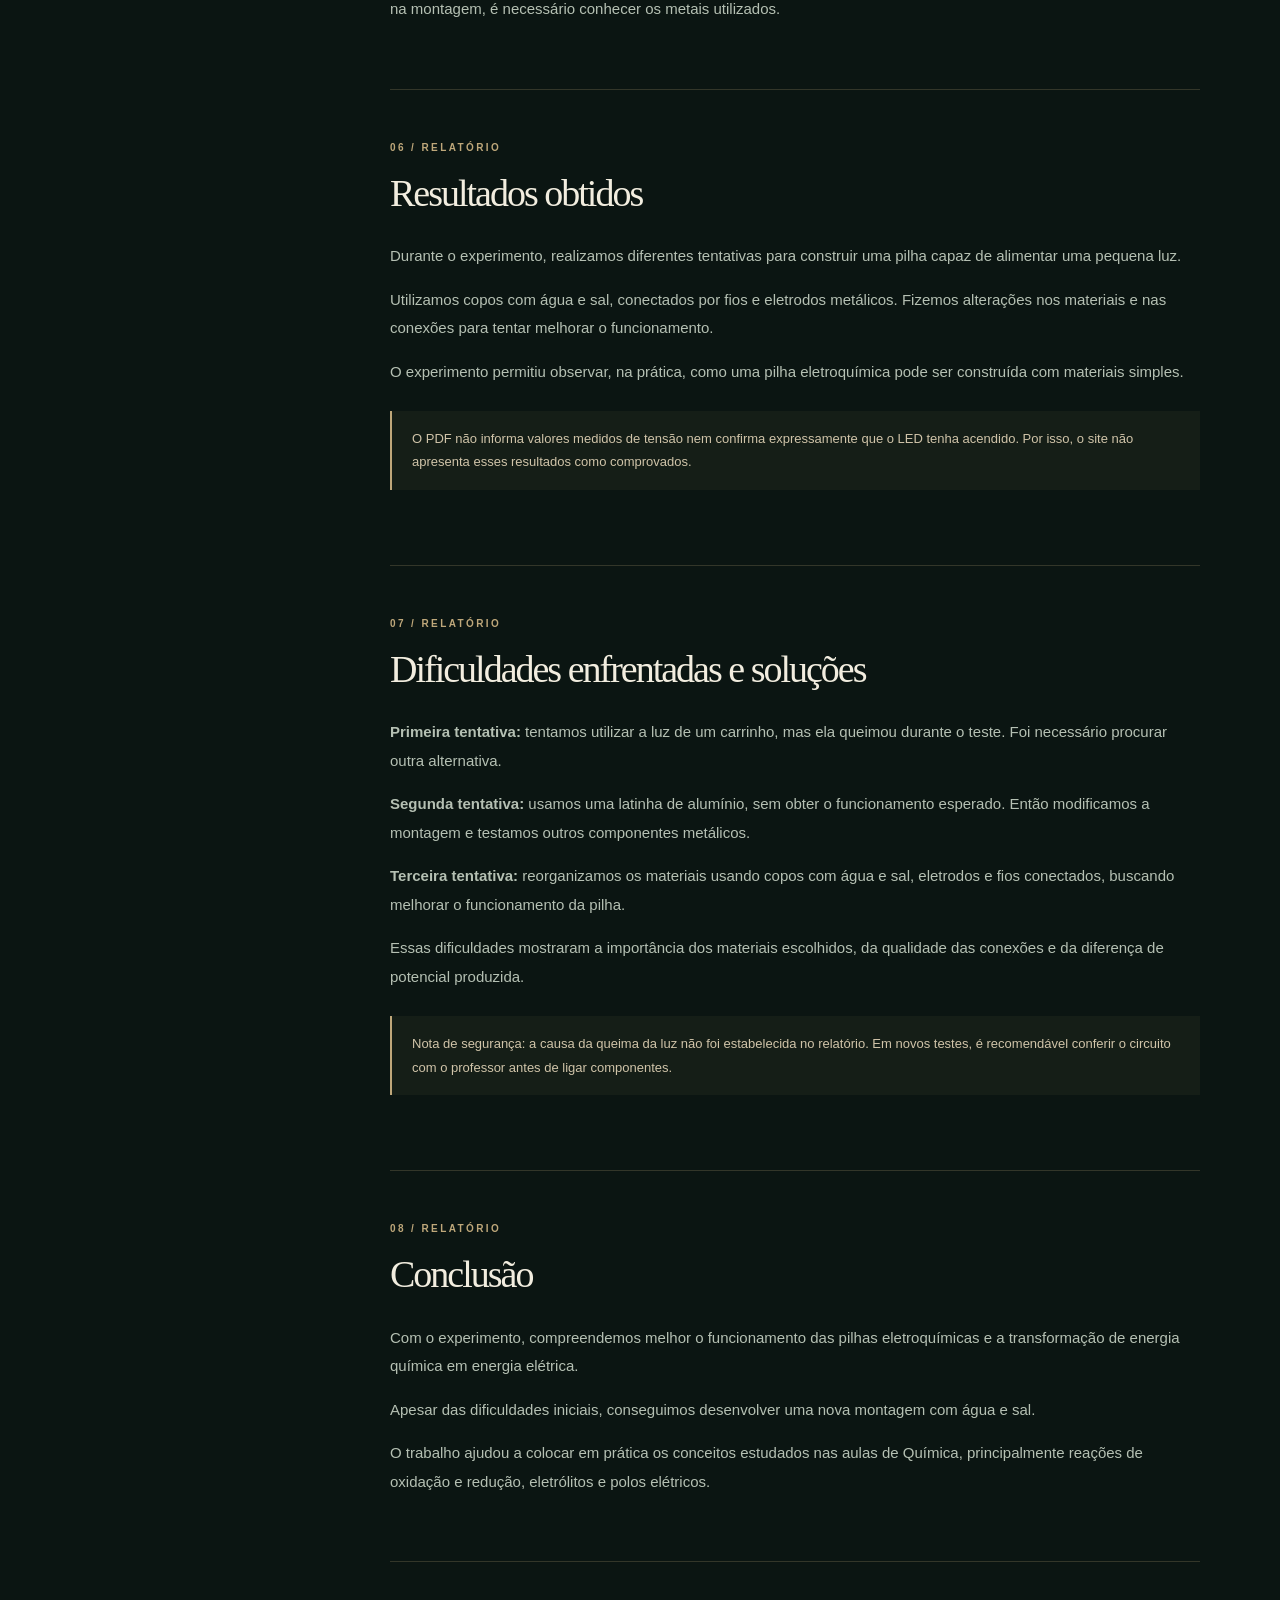
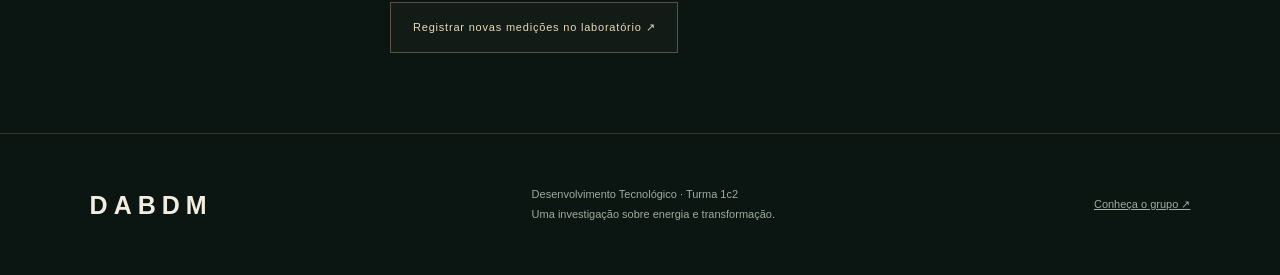
==== commit ab2372e3: "Conclui revisão editorial para publicação na Vercel" ====
--- a/relatorio.html
+++ b/relatorio.html
@@ -9,7 +9,7 @@
 @media(max-width:700px){html{scroll-padding-top:20px}.editorial-nav{padding:19px 22px;display:block;min-height:0}.editorial-nav nav{gap:24px;margin-top:12px;justify-content:space-between}.editorial-nav nav a{font-size:11px}.wordmark{font-size:23px}.editorial-hero{padding:55px 22px 40px}.editorial h1{font-size:44px;letter-spacing:-1.8px;margin:25px 0 32px}.hero-bottom{align-items:flex-start;flex-direction:column;gap:15px}.hero-bottom p{font-size:14px}.hero-watermark{font-size:180px;bottom:-50px}.story-layout{display:block;padding:0 22px}.phone-stage{height:255px;top:0;background:linear-gradient(#0b1512 94%,transparent);z-index:10;display:grid;grid-template-columns:130px 1fr;grid-template-rows:30px 190px 10px;gap:4px 22px;padding:10px 0}.stage-top{grid-column:1/-1;margin:0;font-size:8px}.phone-orbit{display:none}.phone{grid-column:1;grid-row:2;width:104px;height:188px;border-radius:17px;padding:4px;box-shadow:8px 8px 20px #0007}.phone-screen{border-radius:13px;padding:18px 7px 7px}.phone-speaker{top:8px;width:30px;height:6px}.screen-status{font-size:3px;margin-bottom:8px}#phoneEra{font-size:4px;letter-spacing:.5px}.phone-visual{height:58px;margin:5px 0}.energy-core{width:45px;height:45px}.phone-visual i{width:32px;height:5px;transform:translateY(-17px)}.phone-visual i:nth-of-type(2){transform:translateY(-10px)}.phone-visual i:nth-of-type(3){transform:translateY(-3px)}.phone-visual i:nth-of-type(4){transform:translateY(4px)}.phone-visual i:nth-of-type(5){transform:translateY(11px)}.phone-visual i:nth-of-type(6){transform:translateY(18px)}.phone-screen h3{font-size:10px;margin:2px 0 4px}.phone-screen p{font-size:5px;line-height:1.5}.phone-bottom{font-size:3px;letter-spacing:0}.phone-bottom b{font-size:10px}.stage-note{grid-column:2;grid-row:2;text-align:left;font:20px/1.4 Georgia,serif;color:#c6b88f;margin:0}.story-progress{grid-row:3;grid-column:1/-1;width:100%}.story-chapter{min-height:0;padding:70px 0;scroll-margin-top:265px}.chapter-number{font-size:48px;margin-bottom:20px}.story-chapter h2{font-size:36px;letter-spacing:-1.4px}.story-chapter p,.story-chapter dd{font-size:14px}.source-panel{padding:25px;margin:35px 22px}.source-panel h2{font-size:32px;letter-spacing:-1px}.source-links{flex-direction:column;gap:20px}.editorial-footer{align-items:flex-start;flex-direction:column;padding:30px 22px;gap:12px}.report-summary{grid-template-columns:1fr;padding:28px 22px;gap:22px}.report-layout{display:block;margin:35px 0;padding:0 22px}.report-index{position:static;margin-bottom:35px;padding-bottom:20px;border-bottom:1px solid var(--line)}.report-index nav{grid-template-columns:1fr 1fr;gap:8px 16px}.report-section h2{font-size:32px;letter-spacing:-1px}.report-section{padding:35px 0}.team-list{margin:35px 0;padding:0 22px}.team-member{gap:14px;padding:28px 0}.team-member h2{font-size:30px;letter-spacing:-1px}.member-mark{width:42px;height:42px;flex:none;font-size:16px}.team-seal{display:none}.lab-edition .editorial-nav{padding-top:20px}.lab-edition .editorial-nav nav{gap:18px}}
 @media(prefers-reduced-motion:reduce){html{scroll-behavior:auto}*,*:before,*:after{animation:none!important;transition:none!important}.phone{transform:none!important;will-change:auto}.intro{display:none!important}}
 @media print{body.editorial{color:#111;background:white}.editorial-nav,.editorial-footer,.report-index,.editorial-button{display:none}.report-layout{display:block;margin:0;padding:0}.editorial-hero{padding:20px 0}.editorial h1{font-size:32px}.report-section{break-inside:avoid}.report-section p,.report-section li,.report-authors p,.hero-bottom p{color:#222}.report-summary{background:white;padding:20px 0}.report-summary strong{color:#111}}
-</style></head><body class="editorial"><a class="skip" href="#conteudo">Pular para o conteúdo</a><header class="editorial-nav"><a class="wordmark" href="index.html">DABDM<span>CIÊNCIA · CULTURA · EXPERIMENTO</span></a><nav aria-label="Navegação principal"><a href="index.html">Laboratório</a><a href="historia.html">História</a><a href="relatorio.html" aria-current="page">Relatório</a><a href="equipe.html">Equipe</a></nav></header><main id="conteudo"><section class="editorial-hero report-hero"><div class="eyeline">CADERNO 02 / RELATÓRIO DE CIÊNCIAS</div><h1>Construção de<br><em>uma pilha caseira.</em></h1><div class="hero-bottom"><p>Experimento: pilha caseira com água e sal<br>Materiais, montagem, tentativas e conclusões do grupo.</p><a class="editorial-button" href="#relatorio-1">Ler relatório atualizado ↓</a></div></section><div class="report-summary"><div><span>OBJETIVO</span><strong>Acender um LED</strong></div><div><span>RESULTADO INFORMADO</span><strong>Testes e ajustes da pilha</strong></div><div><span>TENSÃO MEDIDA</span><strong>Não registrada</strong></div></div><div class="report-layout"><aside class="report-index"><span class="eyeline">NESTA PÁGINA</span><nav aria-label="Seções do relatório"><a href="#relatorio-1">01 / Objetivo</a><a href="#relatorio-2">02 / Materiais utilizados</a><a href="#relatorio-3">03 / Passo a passo da montagem</a><a href="#relatorio-4">04 / Como a pilha funciona</a><a href="#relatorio-5">05 / Polos positivo e negativo</a><a href="#relatorio-6">06 / Resultados obtidos</a><a href="#relatorio-7">07 / Dificuldades enfrentadas e soluções</a><a href="#relatorio-8">08 / Conclusão</a></nav><a href="#relatorio-1">Acessar conteúdo atualizado ↗</a></aside><div class="report-body"><div class="editorial-note">Versão de leitura baseada no PDF mais recente enviado pelo grupo. O arquivo PDF antigo do repositório ainda precisa ser substituído antes de reativar seu download. Observações complementares estão identificadas.</div><div class="report-authors"><span class="eyeline">INTEGRANTES</span><p>Davi Guimarães · Davi Favalessa · Ana Luísa · Bernardo Vilela · Maria Fernanda</p></div><section class="report-section" id="relatorio-1"><div class="eyeline">01 / RELATÓRIO</div><h2>Objetivo</h2><p>Construir uma pilha caseira utilizando água e sal, demonstrando como a energia química pode ser transformada em energia elétrica para alimentar uma pequena luz de LED.</p></section><section class="report-section" id="relatorio-2"><div class="eyeline">02 / RELATÓRIO</div><h2>Materiais utilizados</h2><ul><li>Copos plásticos;</li><li>Água;</li><li>Sal de cozinha;</li><li>Fios elétricos;</li><li>Peças metálicas utilizadas como eletrodos;</li><li>Garras metálicas para realizar as conexões;</li><li>Luz de LED;</li><li>Latinha de alumínio utilizada em uma das tentativas.</li></ul></section><section class="report-section" id="relatorio-3"><div class="eyeline">03 / RELATÓRIO</div><h2>Passo a passo da montagem</h2><ol><li>Separamos os copos plásticos e preparamos uma mistura de água com sal.</li><li>Colocamos a solução de água e sal dentro dos copos.</li><li>Posicionamos os eletrodos metálicos dentro dos copos, evitando que os metais de cada célula encostassem diretamente um no outro.</li><li>Conectamos os eletrodos utilizando fios elétricos.</li><li>Organizamos as conexões entre os copos para formar uma pilha com várias células.</li><li>Ligamos os fios das extremidades à luz de LED.</li><li>Realizamos testes e ajustes nas conexões para verificar o funcionamento da pilha.</li></ol></section><section class="report-section" id="relatorio-4"><div class="eyeline">04 / RELATÓRIO</div><h2>Como a pilha funciona</h2><p>A pilha caseira funciona por meio de reações químicas entre os eletrodos metálicos, com a participação da solução de água e sal.</p><p>A água com sal funciona como um eletrólito, permitindo a movimentação de íons. Com metais adequados, as reações químicas podem produzir uma diferença de potencial elétrico.</p><p>Os elétrons percorrem o circuito externo, possibilitando o fornecimento de energia elétrica a uma pequena luz de LED. Ao conectar várias células em série, é possível aumentar a tensão elétrica total.</p><aside>O relatório não identifica exatamente todos os metais utilizados. A água salgada, por si só, não é a fonte de energia da pilha.</aside></section><section class="report-section" id="relatorio-5"><div class="eyeline">05 / RELATÓRIO</div><h2>Polos positivo e negativo</h2><p><strong>Polo negativo (ânodo):</strong> local da oxidação, com liberação de elétrons.</p><p><strong>Polo positivo (cátodo):</strong> local da redução, com recebimento de elétrons.</p><p>Os elétrons saem do polo negativo e percorrem o circuito externo em direção ao polo positivo.</p><p>Os fios conectam os eletrodos das diferentes células. Para identificar exatamente qual eletrodo corresponde a cada polo na montagem, é necessário conhecer os metais utilizados.</p></section><section class="report-section" id="relatorio-6"><div class="eyeline">06 / RELATÓRIO</div><h2>Resultados obtidos</h2><p>Durante o experimento, realizamos diferentes tentativas para construir uma pilha capaz de alimentar uma pequena luz.</p><p>Utilizamos copos com água e sal, conectados por fios e eletrodos metálicos. Fizemos alterações nos materiais e nas conexões para tentar melhorar o funcionamento.</p><p>O experimento permitiu observar, na prática, como uma pilha eletroquímica pode ser construída com materiais simples.</p><aside>O PDF não informa valores medidos de tensão nem confirma expressamente que o LED tenha acendido. Por isso, o site não apresenta esses resultados como comprovados.</aside></section><section class="report-section" id="relatorio-7"><div class="eyeline">07 / RELATÓRIO</div><h2>Dificuldades enfrentadas e soluções</h2><p><strong>Primeira tentativa:</strong> tentamos utilizar a luz de um carrinho, mas ela queimou durante o teste. Foi necessário procurar outra alternativa.</p><p><strong>Segunda tentativa:</strong> usamos uma latinha de alumínio, sem obter o funcionamento esperado. Então modificamos a montagem e testamos outros componentes metálicos.</p><p><strong>Terceira tentativa:</strong> reorganizamos os materiais usando copos com água e sal, eletrodos e fios conectados, buscando melhorar o funcionamento da pilha.</p><p>Essas dificuldades mostraram a importância dos materiais escolhidos, da qualidade das conexões e da diferença de potencial produzida.</p><aside>Nota de segurança: a causa da queima da luz não foi estabelecida no relatório. Em novos testes, é recomendável conferir o circuito com o professor antes de ligar componentes.</aside></section><section class="report-section" id="relatorio-8"><div class="eyeline">08 / RELATÓRIO</div><h2>Conclusão</h2><p>Com o experimento, compreendemos melhor o funcionamento das pilhas eletroquímicas e a transformação de energia química em energia elétrica.</p><p>Apesar das dificuldades iniciais, conseguimos desenvolver uma nova montagem com água e sal.</p><p>O trabalho ajudou a colocar em prática os conceitos estudados nas aulas de Química, principalmente reações de oxidação e redução, eletrólitos e polos elétricos.</p></section><a class="editorial-button" href="index.html#registrar">Registrar novas medições no laboratório ↗</a></div></div></main><footer class="editorial-footer"><a class="wordmark" href="index.html">DABDM</a><p>Desenvolvimento Tecnológico · Turma 1c2<br>Uma investigação sobre energia e transformação.</p><a href="equipe.html">Conheça o grupo ↗</a></footer><script>(() => {
+</style></head><body class="editorial"><a class="skip" href="#conteudo">Pular para o conteúdo</a><header class="editorial-nav"><a class="wordmark" href="index.html">DABDM<span>CIÊNCIA · CULTURA · EXPERIMENTO</span></a><nav aria-label="Navegação principal"><a href="index.html">Laboratório</a><a href="historia.html">História</a><a href="relatorio.html" aria-current="page">Relatório</a><a href="equipe.html">Equipe</a></nav></header><main id="conteudo"><section class="editorial-hero report-hero"><div class="eyeline">CADERNO 02 / RELATÓRIO DE CIÊNCIAS</div><h1>Construção de<br><em>uma pilha caseira.</em></h1><div class="hero-bottom"><p>Experimento: pilha caseira com água e sal<br>Materiais, montagem, tentativas e conclusões do grupo.</p><a class="editorial-button" href="#relatorio-1">Ler relatório atualizado ↓</a></div></section><div class="report-summary"><div><span>OBJETIVO</span><strong>Acender um LED</strong></div><div><span>RESULTADO DOCUMENTADO</span><strong>Testes e ajustes da pilha</strong></div><div><span>TENSÃO MEDIDA</span><strong>Não registrada</strong></div></div><div class="report-layout"><aside class="report-index"><span class="eyeline">NESTA PÁGINA</span><nav aria-label="Seções do relatório"><a href="#relatorio-1">01 / Objetivo</a><a href="#relatorio-2">02 / Materiais utilizados</a><a href="#relatorio-3">03 / Passo a passo da montagem</a><a href="#relatorio-4">04 / Como a pilha funciona</a><a href="#relatorio-5">05 / Polos positivo e negativo</a><a href="#relatorio-6">06 / Resultados obtidos</a><a href="#relatorio-7">07 / Dificuldades enfrentadas e soluções</a><a href="#relatorio-8">08 / Conclusão</a></nav><a href="#relatorio-1">Acessar conteúdo atualizado ↗</a></aside><div class="report-body"><div class="editorial-note">Versão de leitura baseada no PDF mais recente enviado pelo grupo. O arquivo PDF antigo do repositório ainda precisa ser substituído antes de reativar seu download. Observações complementares estão identificadas.</div><div class="report-authors"><span class="eyeline">INTEGRANTES</span><p>Davi Guimarães · Davi Favalessa · Ana Luísa · Bernardo Vilela · Maria Fernanda</p></div><section class="report-section" id="relatorio-1"><div class="eyeline">01 / RELATÓRIO</div><h2>Objetivo</h2><p>Construir uma pilha caseira utilizando água e sal, demonstrando como a energia química pode ser transformada em energia elétrica para alimentar uma pequena luz de LED.</p></section><section class="report-section" id="relatorio-2"><div class="eyeline">02 / RELATÓRIO</div><h2>Materiais utilizados</h2><ul><li>Copos plásticos;</li><li>Água;</li><li>Sal de cozinha;</li><li>Fios elétricos;</li><li>Peças metálicas utilizadas como eletrodos;</li><li>Garras metálicas para realizar as conexões;</li><li>Luz de LED;</li><li>Latinha de alumínio utilizada em uma das tentativas.</li></ul></section><section class="report-section" id="relatorio-3"><div class="eyeline">03 / RELATÓRIO</div><h2>Passo a passo da montagem</h2><ol><li>Separamos os copos plásticos e preparamos uma mistura de água com sal.</li><li>Colocamos a solução de água e sal dentro dos copos.</li><li>Posicionamos os eletrodos metálicos dentro dos copos, evitando que os metais de cada célula encostassem diretamente um no outro.</li><li>Conectamos os eletrodos utilizando fios elétricos.</li><li>Organizamos as conexões entre os copos para formar uma pilha com várias células.</li><li>Ligamos os fios das extremidades à luz de LED.</li><li>Realizamos testes e ajustes nas conexões para verificar o funcionamento da pilha.</li></ol></section><section class="report-section" id="relatorio-4"><div class="eyeline">04 / RELATÓRIO</div><h2>Como a pilha funciona</h2><p>A pilha caseira funciona por meio de reações químicas entre os eletrodos metálicos, com a participação da solução de água e sal.</p><p>A água com sal funciona como um eletrólito, permitindo a movimentação de íons. Com metais adequados, as reações químicas podem produzir uma diferença de potencial elétrico.</p><p>Os elétrons percorrem o circuito externo, possibilitando o fornecimento de energia elétrica a uma pequena luz de LED. Ao conectar várias células em série, é possível aumentar a tensão elétrica total.</p><aside>O relatório não identifica exatamente todos os metais utilizados. A água salgada, por si só, não é a fonte de energia da pilha.</aside></section><section class="report-section" id="relatorio-5"><div class="eyeline">05 / RELATÓRIO</div><h2>Polos positivo e negativo</h2><p><strong>Polo negativo (ânodo):</strong> local da oxidação, com liberação de elétrons.</p><p><strong>Polo positivo (cátodo):</strong> local da redução, com recebimento de elétrons.</p><p>Os elétrons saem do polo negativo e percorrem o circuito externo em direção ao polo positivo.</p><p>Os fios conectam os eletrodos das diferentes células. Para identificar exatamente qual eletrodo corresponde a cada polo na montagem, é necessário conhecer os metais utilizados.</p></section><section class="report-section" id="relatorio-6"><div class="eyeline">06 / RELATÓRIO</div><h2>Resultados obtidos</h2><p>Durante o experimento, realizamos diferentes tentativas para construir uma pilha capaz de alimentar uma pequena luz.</p><p>Utilizamos copos com água e sal, conectados por fios e eletrodos metálicos. Fizemos alterações nos materiais e nas conexões para tentar melhorar o funcionamento.</p><p>O experimento permitiu observar, na prática, como uma pilha eletroquímica pode ser construída com materiais simples.</p><aside>O PDF não informa valores medidos de tensão nem confirma expressamente que o LED tenha acendido. Por isso, o site não apresenta esses resultados como comprovados.</aside></section><section class="report-section" id="relatorio-7"><div class="eyeline">07 / RELATÓRIO</div><h2>Dificuldades enfrentadas e soluções</h2><p><strong>Primeira tentativa:</strong> tentamos utilizar a luz de um carrinho, mas ela queimou durante o teste. Foi necessário procurar outra alternativa.</p><p><strong>Segunda tentativa:</strong> usamos uma latinha de alumínio, sem obter o funcionamento esperado. Então modificamos a montagem e testamos outros componentes metálicos.</p><p><strong>Terceira tentativa:</strong> reorganizamos os materiais usando copos com água e sal, eletrodos e fios conectados, buscando melhorar o funcionamento da pilha.</p><p>Essas dificuldades mostraram a importância dos materiais escolhidos, da qualidade das conexões e da diferença de potencial produzida.</p><aside>Nota de segurança: a causa da queima da luz não foi estabelecida no relatório. Em novos testes, é recomendável conferir o circuito com o professor antes de ligar componentes.</aside></section><section class="report-section" id="relatorio-8"><div class="eyeline">08 / RELATÓRIO</div><h2>Conclusão</h2><p>Com o experimento, compreendemos melhor o funcionamento das pilhas eletroquímicas e a transformação de energia química em energia elétrica.</p><p>Apesar das dificuldades iniciais, conseguimos desenvolver uma nova montagem com água e sal.</p><p>O trabalho ajudou a colocar em prática os conceitos estudados nas aulas de Química, principalmente reações de oxidação e redução, eletrólitos e polos elétricos.</p></section><a class="editorial-button" href="index.html#registrar">Registrar novas medições no laboratório ↗</a></div></div></main><footer class="editorial-footer"><a class="wordmark" href="index.html">DABDM</a><p>Desenvolvimento Tecnológico · Turma 1c2<br>Uma investigação sobre energia e transformação.</p><a href="equipe.html">Conheça o grupo ↗</a></footer><script>(() => {
   'use strict';
   const motion = window.matchMedia('(prefers-reduced-motion: reduce)');
   // Content is visible without JavaScript; observers only add decoration.
